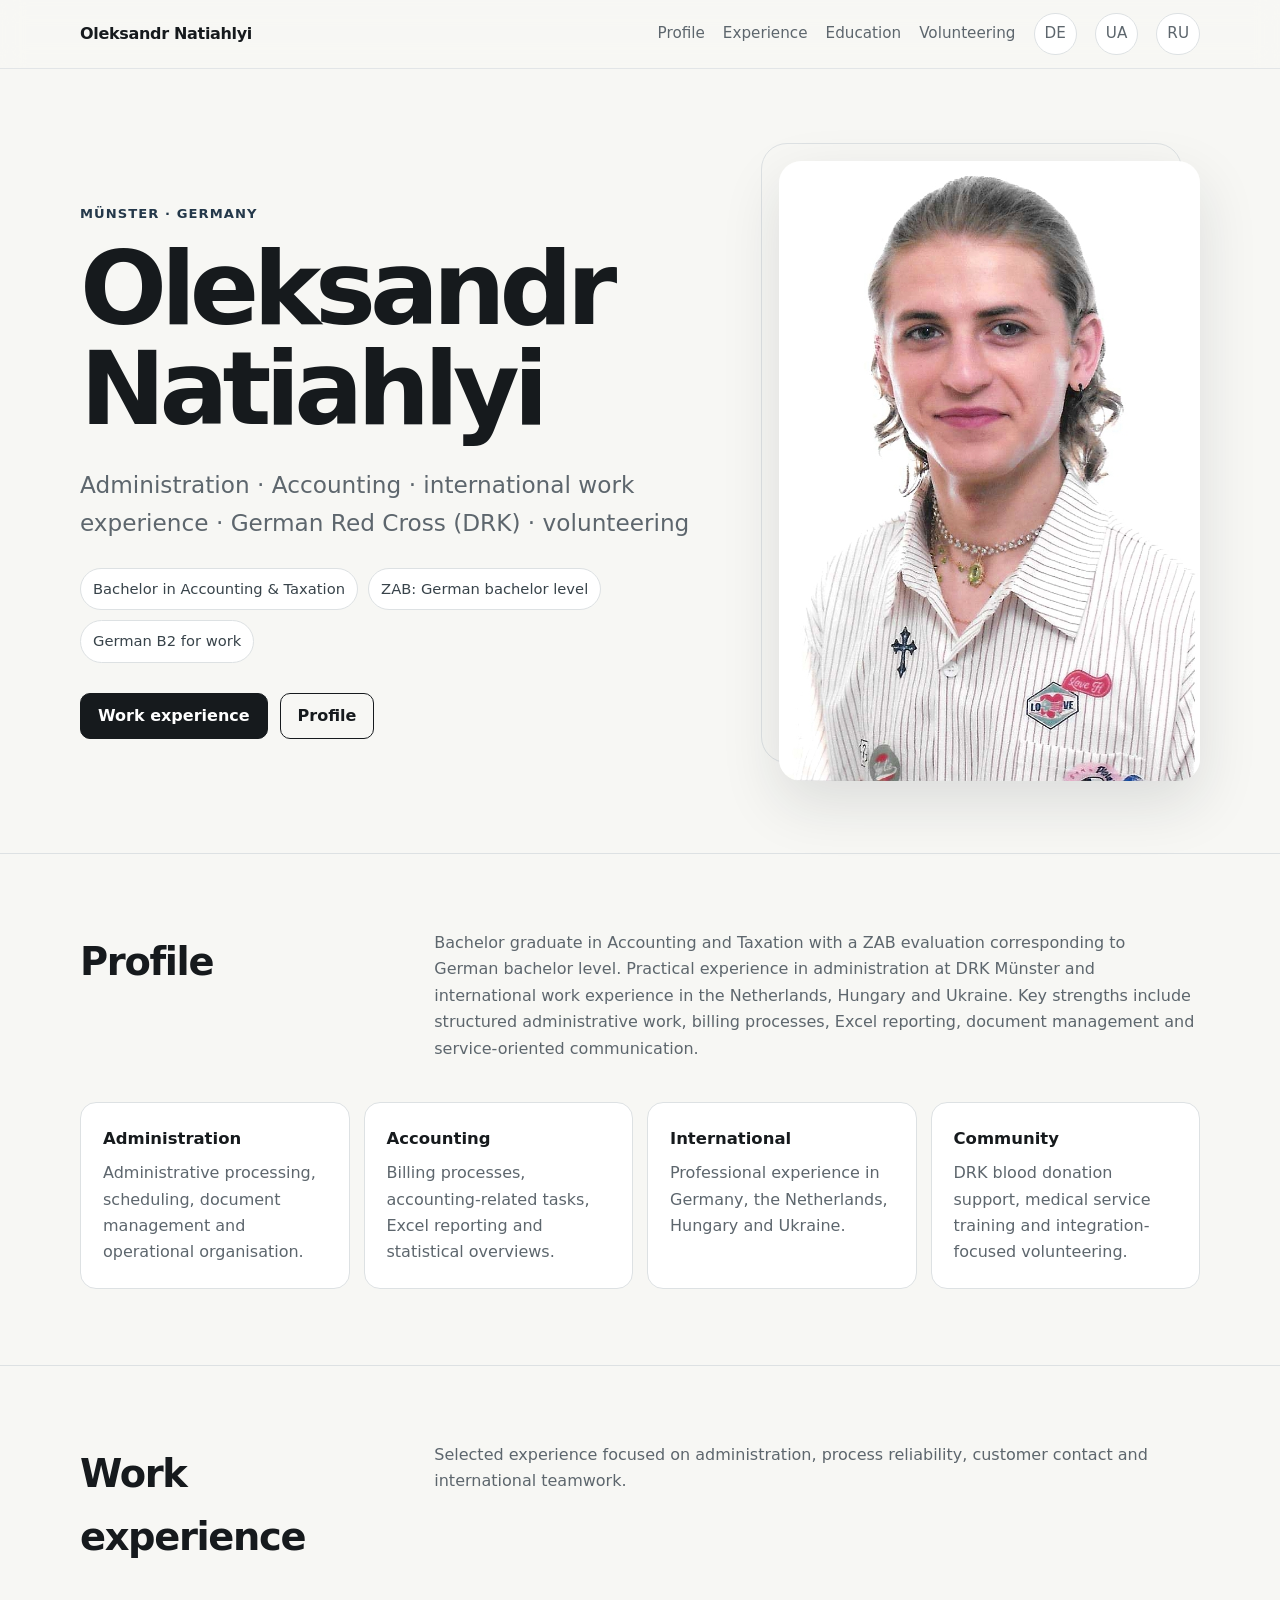
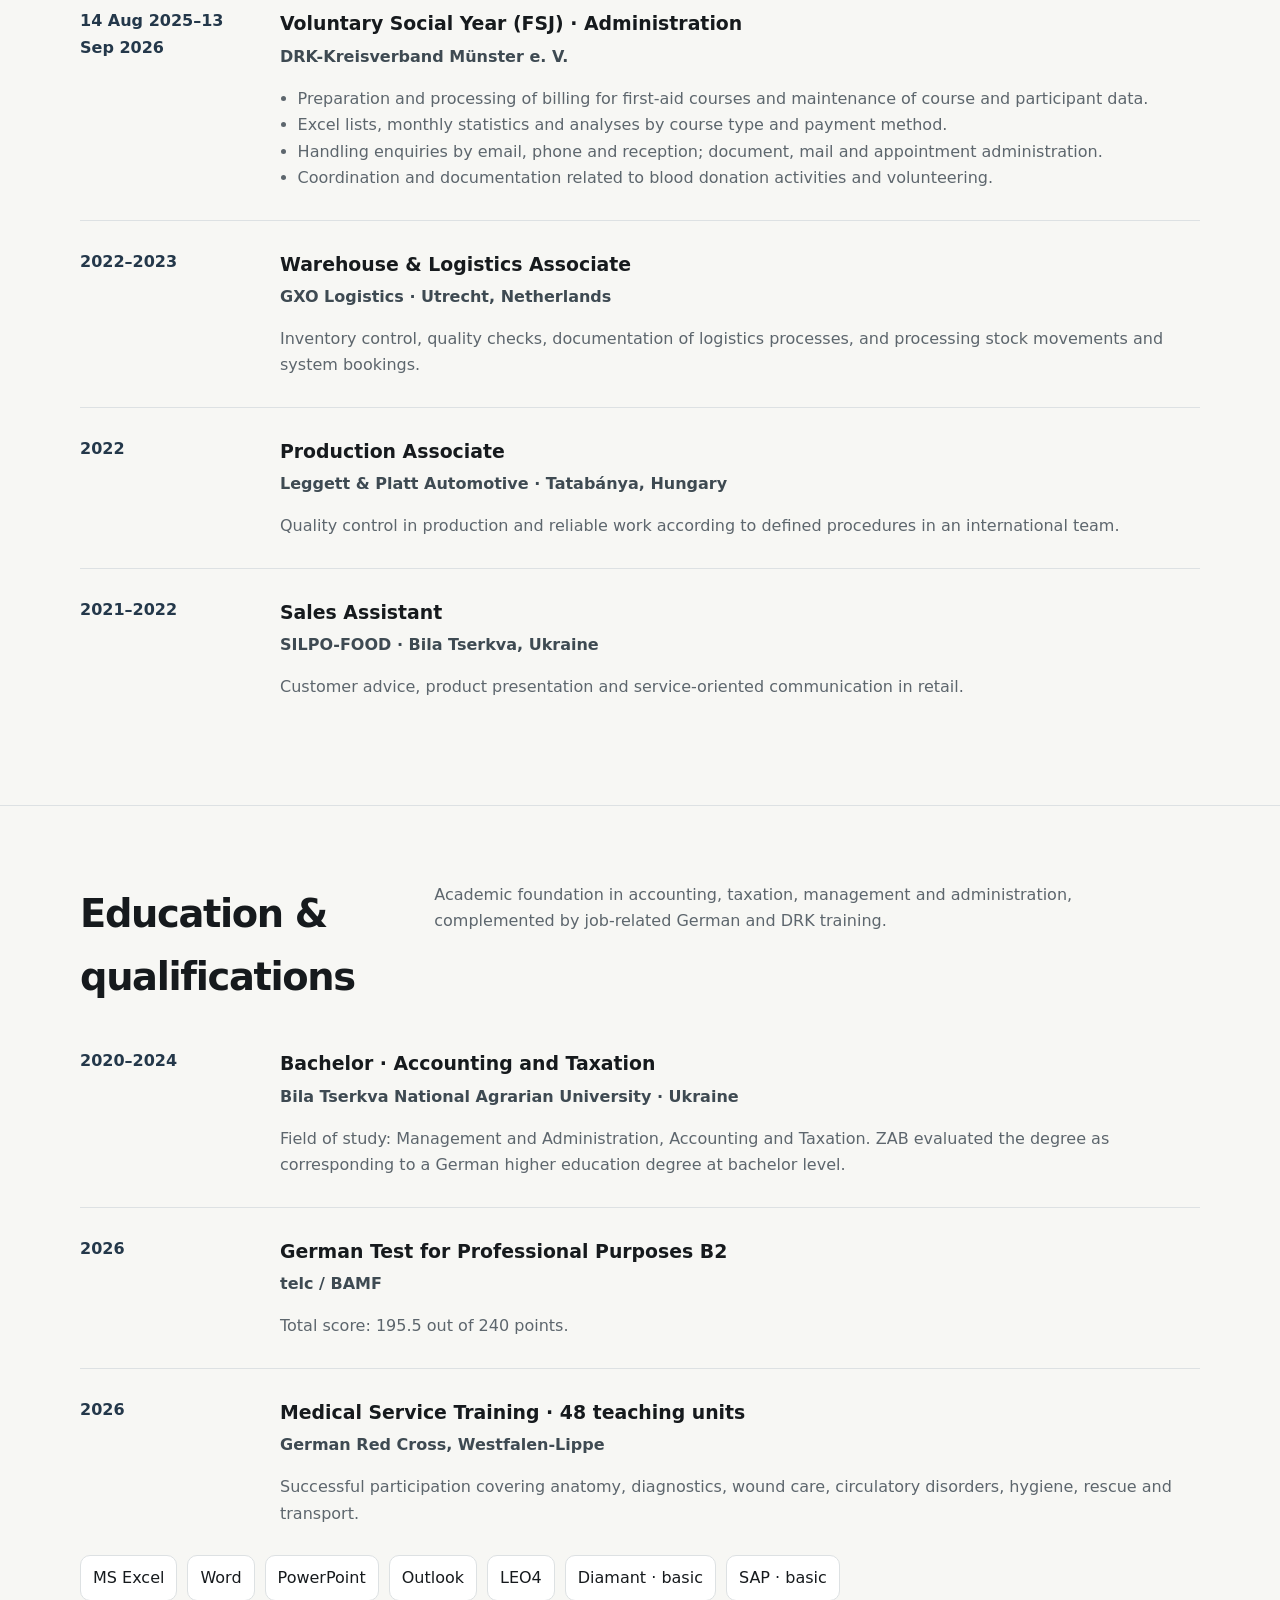
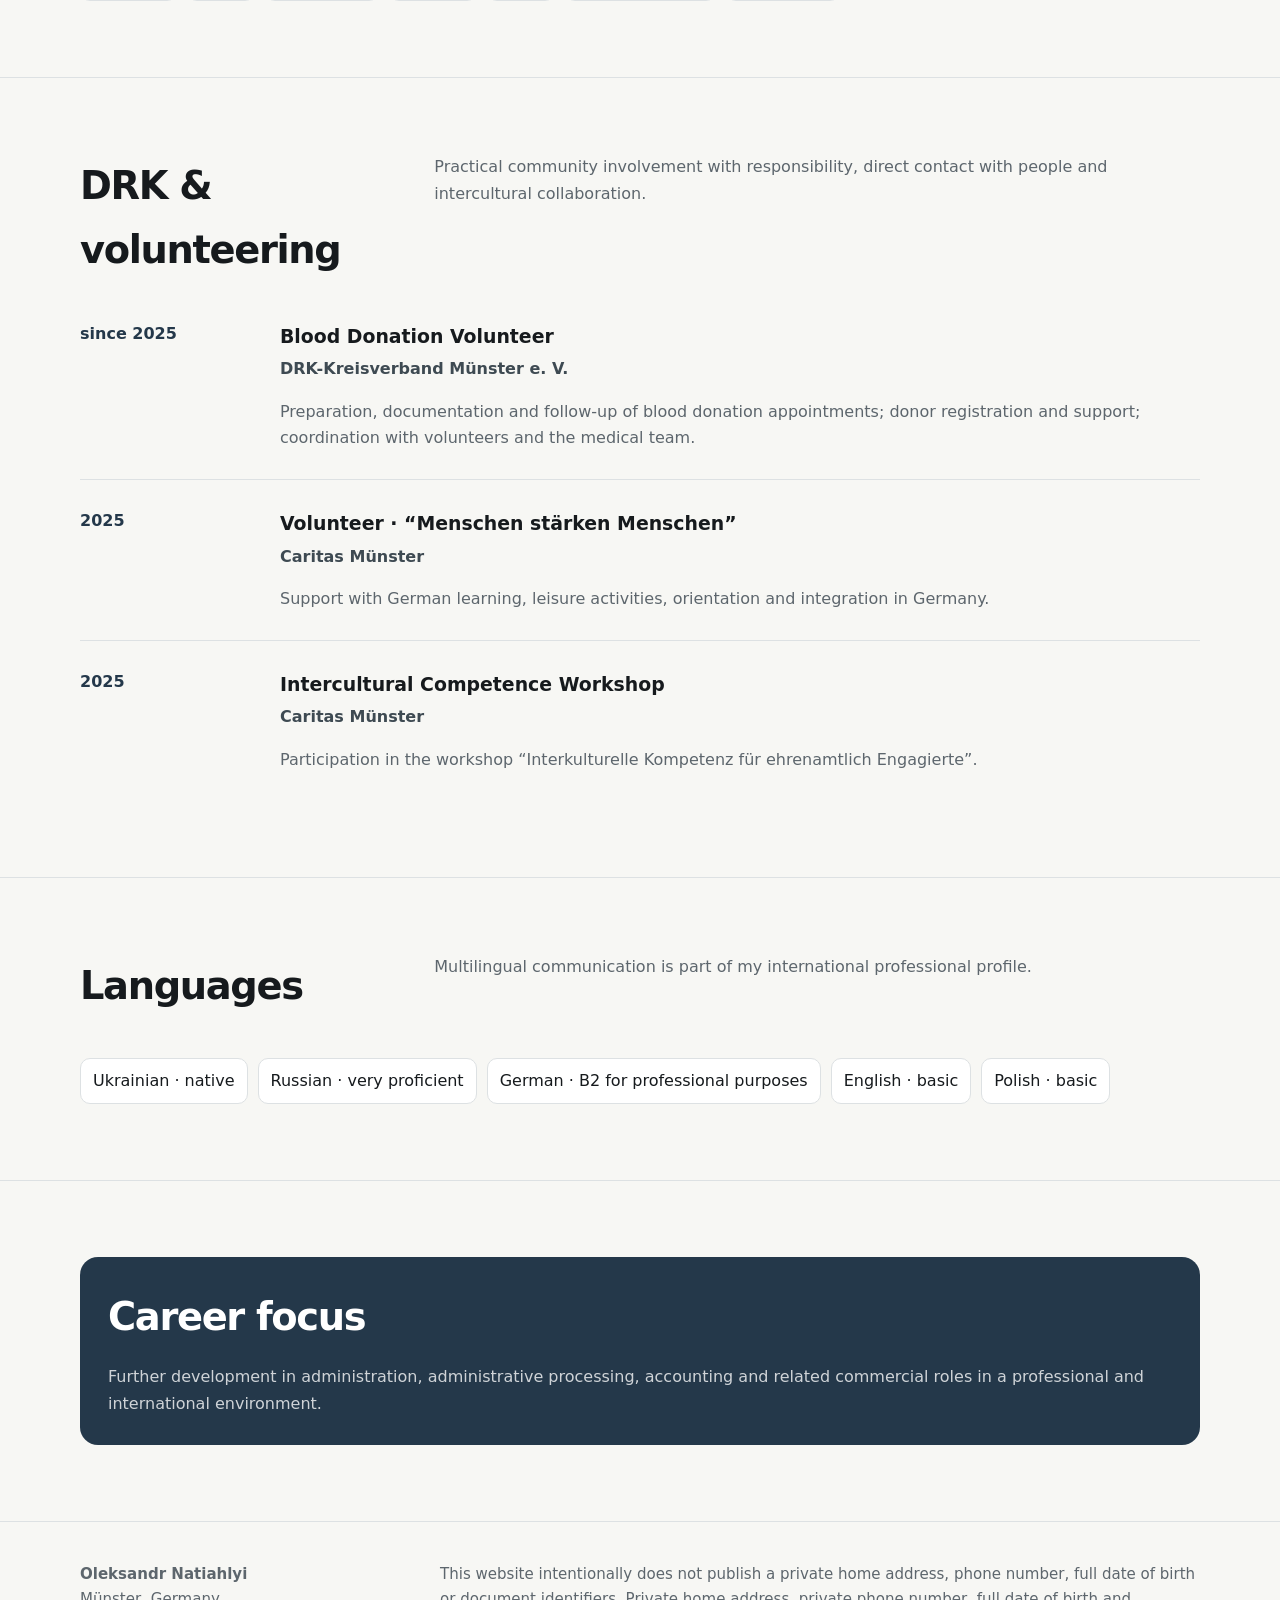
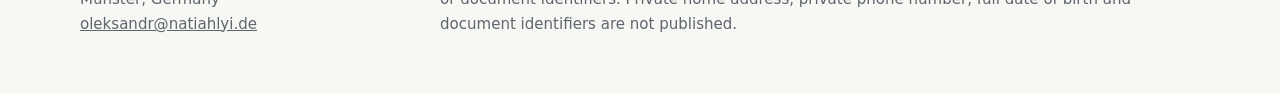
==== en/index.html @ 3e7ac1b9 "Rename index-en-fixed.html to en/index.html" ====
<!doctype html>
<html lang="en">
<head>
  <meta charset="utf-8">
  <meta name="viewport" content="width=device-width, initial-scale=1">
  <title>Oleksandr Natiahlyi | Administration, Accounting & International Experience</title>
  <meta name="description" content="Oleksandr Natiahlyi in Münster, Germany: administration, accounting, international work experience, DRK involvement and volunteering.">
  <meta name="robots" content="index,follow,max-image-preview:large">
  <meta name="theme-color" content="#f7f7f4">
  <meta property="og:type" content="profile">
  <meta property="og:title" content="Oleksandr Natiahlyi | Administration & Accounting">
  <meta property="og:description" content="Professional profile of Oleksandr Natiahlyi: administration, accounting, international experience, DRK and volunteering.">
  <link rel="canonical" href="https://natiahlyi.de/en/">
  <link rel="alternate" hreflang="de" href="https://natiahlyi.de/">
  <link rel="alternate" hreflang="en" href="https://natiahlyi.de/en/">
  <link rel="alternate" hreflang="uk" href="https://natiahlyi.de/uk/">
  <link rel="alternate" hreflang="ru" href="https://natiahlyi.de/ru/">
  <link rel="alternate" hreflang="x-default" href="https://natiahlyi.de/">
  <link rel="stylesheet" href="../style.css">
  <script type="application/ld+json">
  {
    "@context": "https://schema.org",
    "@type": "ProfilePage",
    "dateCreated": "2026-08-31",
    "dateModified": "2026-08-31",
    "mainEntity": {
      "@type": "Person",
      "@id": "#oleksandr-natiahlyi",
      "name": "Oleksandr Natiahlyi",
      "url": "https://natiahlyi.de/",
      "email": "mailto:oleksandr@natiahlyi.de",
      "description": "Bachelor graduate in Accounting and Taxation with experience in administration, international logistics and volunteering in Münster, Germany."
    }
  }
  </script>
  <meta property="og:url" content="https://natiahlyi.de/en/">
</head>
<body>
  <a class="skip-link" href="#main">Skip to content</a>
  <header class="site-header">
    <div class="container nav">
      <a class="brand" href="../">Oleksandr Natiahlyi</a>
      <nav class="nav-links" aria-label="Main navigation">
        <a href="#profile">Profile</a>
        <a href="#experience">Experience</a>
        <a href="#education">Education</a>
        <a href="#volunteering">Volunteering</a>
        <a class="lang" href="../" lang="de" hreflang="de">DE</a>
        <a class="lang" href="../uk/" lang="uk" hreflang="uk">UA</a>
        <a class="lang" href="../ru/" lang="ru" hreflang="ru">RU</a>
      </nav>
    </div>
  </header>

  <main id="main">
    <section class="hero">
      <div class="container hero-grid">
        <div>
          <p class="eyebrow">Münster · Germany</p>
          <h1>Oleksandr Natiahlyi</h1>
          <p class="lead">Administration · Accounting · international work experience · German Red Cross (DRK) · volunteering</p>
          <div class="meta" aria-label="Core profile">
            <span class="pill">Bachelor in Accounting &amp; Taxation</span>
            <span class="pill">ZAB: German bachelor level</span>
            <span class="pill">German B2 for work</span>
          </div>
          <div class="actions">
            <a class="button primary" href="#experience">Work experience</a>
            <a class="button secondary" href="#profile">Profile</a>
          </div>
        </div>
        <div class="portrait-wrap">
          <img class="portrait" src="../oleksandr-natiahlyi.jpeg" alt="Portrait of Oleksandr Natiahlyi" width="784" height="1120">
        </div>
      </div>
    </section>

    <section class="section" id="profile">
      <div class="container">
        <div class="section-head">
          <h2>Profile</h2>
          <p class="section-intro">Bachelor graduate in Accounting and Taxation with a ZAB evaluation corresponding to German bachelor level. Practical experience in administration at DRK Münster and international work experience in the Netherlands, Hungary and Ukraine. Key strengths include structured administrative work, billing processes, Excel reporting, document management and service-oriented communication.</p>
        </div>
        <div class="profile-grid">
          <article class="card"><h3>Administration</h3><p>Administrative processing, scheduling, document management and operational organisation.</p></article>
          <article class="card"><h3>Accounting</h3><p>Billing processes, accounting-related tasks, Excel reporting and statistical overviews.</p></article>
          <article class="card"><h3>International</h3><p>Professional experience in Germany, the Netherlands, Hungary and Ukraine.</p></article>
          <article class="card"><h3>Community</h3><p>DRK blood donation support, medical service training and integration-focused volunteering.</p></article>
        </div>
      </div>
    </section>

    <section class="section" id="experience">
      <div class="container">
        <div class="section-head">
          <h2>Work experience</h2>
          <p class="section-intro">Selected experience focused on administration, process reliability, customer contact and international teamwork.</p>
        </div>
        <div class="timeline">
          <article class="item">
            <time>14 Aug 2025–13 Sep 2026</time>
            <div>
              <h3>Voluntary Social Year (FSJ) · Administration</h3>
              <p class="org">DRK-Kreisverband Münster e. V.</p>
              <ul>
                <li>Preparation and processing of billing for first-aid courses and maintenance of course and participant data.</li>
                <li>Excel lists, monthly statistics and analyses by course type and payment method.</li>
                <li>Handling enquiries by email, phone and reception; document, mail and appointment administration.</li>
                <li>Coordination and documentation related to blood donation activities and volunteering.</li>
              </ul>
            </div>
          </article>
          <article class="item">
            <time>2022–2023</time>
            <div>
              <h3>Warehouse &amp; Logistics Associate</h3>
              <p class="org">GXO Logistics · Utrecht, Netherlands</p>
              <p>Inventory control, quality checks, documentation of logistics processes, and processing stock movements and system bookings.</p>
            </div>
          </article>
          <article class="item">
            <time>2022</time>
            <div>
              <h3>Production Associate</h3>
              <p class="org">Leggett &amp; Platt Automotive · Tatabánya, Hungary</p>
              <p>Quality control in production and reliable work according to defined procedures in an international team.</p>
            </div>
          </article>
          <article class="item">
            <time>2021–2022</time>
            <div>
              <h3>Sales Assistant</h3>
              <p class="org">SILPO-FOOD · Bila Tserkva, Ukraine</p>
              <p>Customer advice, product presentation and service-oriented communication in retail.</p>
            </div>
          </article>
        </div>
      </div>
    </section>

    <section class="section" id="education">
      <div class="container">
        <div class="section-head">
          <h2>Education &amp; qualifications</h2>
          <p class="section-intro">Academic foundation in accounting, taxation, management and administration, complemented by job-related German and DRK training.</p>
        </div>
        <div class="timeline">
          <article class="item">
            <time>2020–2024</time>
            <div>
              <h3>Bachelor · Accounting and Taxation</h3>
              <p class="org">Bila Tserkva National Agrarian University · Ukraine</p>
              <p>Field of study: Management and Administration, Accounting and Taxation. ZAB evaluated the degree as corresponding to a German higher education degree at bachelor level.</p>
            </div>
          </article>
          <article class="item">
            <time>2026</time>
            <div>
              <h3>German Test for Professional Purposes B2</h3>
              <p class="org">telc / BAMF</p>
              <p>Total score: 195.5 out of 240 points.</p>
            </div>
          </article>
          <article class="item">
            <time>2026</time>
            <div>
              <h3>Medical Service Training · 48 teaching units</h3>
              <p class="org">German Red Cross, Westfalen-Lippe</p>
              <p>Successful participation covering anatomy, diagnostics, wound care, circulatory disorders, hygiene, rescue and transport.</p>
            </div>
          </article>
        </div>
        <div class="skill-list" aria-label="Skills">
          <span class="skill">MS Excel</span><span class="skill">Word</span><span class="skill">PowerPoint</span><span class="skill">Outlook</span><span class="skill">LEO4</span><span class="skill">Diamant · basic</span><span class="skill">SAP · basic</span>
        </div>
      </div>
    </section>

    <section class="section" id="volunteering">
      <div class="container">
        <div class="section-head">
          <h2>DRK &amp; volunteering</h2>
          <p class="section-intro">Practical community involvement with responsibility, direct contact with people and intercultural collaboration.</p>
        </div>
        <div class="timeline">
          <article class="item">
            <time>since 2025</time>
            <div>
              <h3>Blood Donation Volunteer</h3>
              <p class="org">DRK-Kreisverband Münster e. V.</p>
              <p>Preparation, documentation and follow-up of blood donation appointments; donor registration and support; coordination with volunteers and the medical team.</p>
            </div>
          </article>
          <article class="item">
            <time>2025</time>
            <div>
              <h3>Volunteer · “Menschen stärken Menschen”</h3>
              <p class="org">Caritas Münster</p>
              <p>Support with German learning, leisure activities, orientation and integration in Germany.</p>
            </div>
          </article>
          <article class="item">
            <time>2025</time>
            <div>
              <h3>Intercultural Competence Workshop</h3>
              <p class="org">Caritas Münster</p>
              <p>Participation in the workshop “Interkulturelle Kompetenz für ehrenamtlich Engagierte”.</p>
            </div>
          </article>
        </div>
      </div>
    </section>


    <section class="section" id="languages">
      <div class="container">
        <div class="section-head">
          <h2>Languages</h2>
          <p class="section-intro">Multilingual communication is part of my international professional profile.</p>
        </div>
        <div class="skill-list" aria-label="Language skills">
          <span class="skill">Ukrainian · native</span>
          <span class="skill">Russian · very proficient</span>
          <span class="skill">German · B2 for professional purposes</span>
          <span class="skill">English · basic</span>
          <span class="skill">Polish · basic</span>
        </div>
      </div>
    </section>

    <section class="section">
      <div class="container">
        <div class="highlight">
          <h2>Career focus</h2>
          <p>Further development in administration, administrative processing, accounting and related commercial roles in a professional and international environment.</p>
        </div>
      </div>
    </section>
  </main>

  <footer class="footer">
    <div class="container footer-grid">
      <div><strong>Oleksandr Natiahlyi</strong><br>Münster, Germany<br><a href="mailto:oleksandr@natiahlyi.de">oleksandr@natiahlyi.de</a></div>
      <div class="note">This website intentionally does not publish a private home address, phone number, full date of birth or document identifiers. Private home address, private phone number, full date of birth and document identifiers are not published.</div>
    </div>
  </footer>
</body>
</html>
---- style.css ----
:root {
  --bg: #f7f7f4;
  --surface: #ffffff;
  --text: #161a1d;
  --muted: #5d666d;
  --line: #dde1e3;
  --accent: #24384a;
  --accent-2: #7a8b99;
  --max: 1120px;
}

* { box-sizing: border-box; }
html { scroll-behavior: smooth; }
body {
  margin: 0;
  font-family: Inter, ui-sans-serif, system-ui, -apple-system, BlinkMacSystemFont, "Segoe UI", sans-serif;
  color: var(--text);
  background: var(--bg);
  line-height: 1.65;
}
a { color: inherit; }
img { max-width: 100%; display: block; }
.container { width: min(var(--max), calc(100% - 40px)); margin-inline: auto; }

.skip-link {
  position: absolute; left: -9999px; top: auto;
}
.skip-link:focus {
  left: 16px; top: 16px; z-index: 100; padding: 10px 14px;
  background: var(--surface); border: 1px solid var(--line); border-radius: 8px;
}

.site-header {
  position: sticky; top: 0; z-index: 20;
  background: color-mix(in srgb, var(--bg) 88%, transparent);
  backdrop-filter: blur(12px);
  border-bottom: 1px solid color-mix(in srgb, var(--line) 78%, transparent);
}
.nav {
  min-height: 68px; display: flex; align-items: center; justify-content: space-between; gap: 20px;
}
.brand { text-decoration: none; font-weight: 760; letter-spacing: -0.02em; }
.nav-links { display: flex; align-items: center; gap: 18px; flex-wrap: wrap; }
.nav-links a { text-decoration: none; color: var(--muted); font-size: 0.95rem; }
.nav-links a:hover, .nav-links a:focus { color: var(--text); }
.lang { padding: 7px 10px; border: 1px solid var(--line); border-radius: 999px; background: var(--surface); }

.hero { padding: 92px 0 72px; }
.hero-grid { display: grid; grid-template-columns: 1.2fr 0.8fr; gap: 68px; align-items: center; }
.eyebrow { margin: 0 0 14px; color: var(--accent); font-weight: 700; letter-spacing: .08em; text-transform: uppercase; font-size: .82rem; }
h1 { margin: 0; font-size: clamp(3rem, 8vw, 6.4rem); line-height: .98; letter-spacing: -0.06em; max-width: 9ch; }
.lead { font-size: clamp(1.16rem, 2vw, 1.45rem); color: var(--muted); max-width: 720px; margin: 26px 0 0; }
.meta { display: flex; gap: 10px; flex-wrap: wrap; margin: 26px 0 0; }
.pill { padding: 8px 12px; border: 1px solid var(--line); background: var(--surface); border-radius: 999px; color: #38434a; font-size: .92rem; }
.actions { display: flex; gap: 12px; flex-wrap: wrap; margin-top: 30px; }
.button { display: inline-flex; align-items: center; justify-content: center; min-height: 46px; padding: 0 17px; border-radius: 10px; border: 1px solid var(--text); text-decoration: none; font-weight: 700; }
.button.primary { background: var(--text); color: white; }
.button.secondary { background: transparent; }
.portrait-wrap { position: relative; }
.portrait-wrap::before {
  content: ""; position: absolute; inset: -18px 18px 18px -18px; border-radius: 26px; border: 1px solid var(--line); z-index: -1;
}
.portrait { width: 100%; max-height: 620px; object-fit: cover; object-position: center 24%; border-radius: 22px; box-shadow: 0 22px 60px rgba(26, 35, 42, .12); }

.section { padding: 76px 0; border-top: 1px solid var(--line); }
.section-head { display: grid; grid-template-columns: 0.4fr 1fr; gap: 48px; margin-bottom: 40px; }
.section h2 { margin: 0; font-size: clamp(1.85rem, 3vw, 2.7rem); letter-spacing: -0.035em; }
.section-intro { margin: 0; color: var(--muted); max-width: 760px; }

.profile-grid { display: grid; grid-template-columns: repeat(4, 1fr); gap: 14px; }
.card { background: var(--surface); border: 1px solid var(--line); border-radius: 16px; padding: 22px; }
.card h3 { margin: 0 0 8px; font-size: 1.03rem; }
.card p { margin: 0; color: var(--muted); }

.timeline { display: grid; gap: 0; }
.item { display: grid; grid-template-columns: 170px 1fr; gap: 30px; padding: 28px 0; border-top: 1px solid var(--line); }
.item:first-child { border-top: 0; padding-top: 0; }
.item time { font-weight: 750; color: var(--accent); }
.item h3 { margin: 0; font-size: 1.18rem; }
.item .org { margin: 4px 0 10px; font-weight: 650; color: #3e4a52; }
.item p, .item ul { color: var(--muted); margin-bottom: 0; }
.item ul { padding-left: 1.1rem; }

.skill-list { display: flex; gap: 10px; flex-wrap: wrap; }
.skill { border: 1px solid var(--line); background: var(--surface); padding: 9px 12px; border-radius: 10px; }

.highlight { padding: 28px; background: var(--accent); color: white; border-radius: 18px; }
.highlight p { color: rgba(255,255,255,.78); margin-bottom: 0; }

.footer { padding: 40px 0 56px; border-top: 1px solid var(--line); color: var(--muted); font-size: .94rem; }
.footer-grid { display: flex; justify-content: space-between; gap: 24px; flex-wrap: wrap; }
.note { max-width: 760px; }

@media (max-width: 900px) {
  .hero { padding-top: 64px; }
  .hero-grid { grid-template-columns: 1fr; gap: 44px; }
  h1 { max-width: none; }
  .portrait { max-height: 720px; }
  .profile-grid { grid-template-columns: repeat(2, 1fr); }
  .section-head { grid-template-columns: 1fr; gap: 12px; }
}

@media (max-width: 620px) {
  .container { width: min(100% - 28px, var(--max)); }
  .nav-links a:not(.lang) { display: none; }
  .hero { padding: 50px 0 54px; }
  .profile-grid { grid-template-columns: 1fr; }
  .item { grid-template-columns: 1fr; gap: 8px; }
  .section { padding: 58px 0; }
}
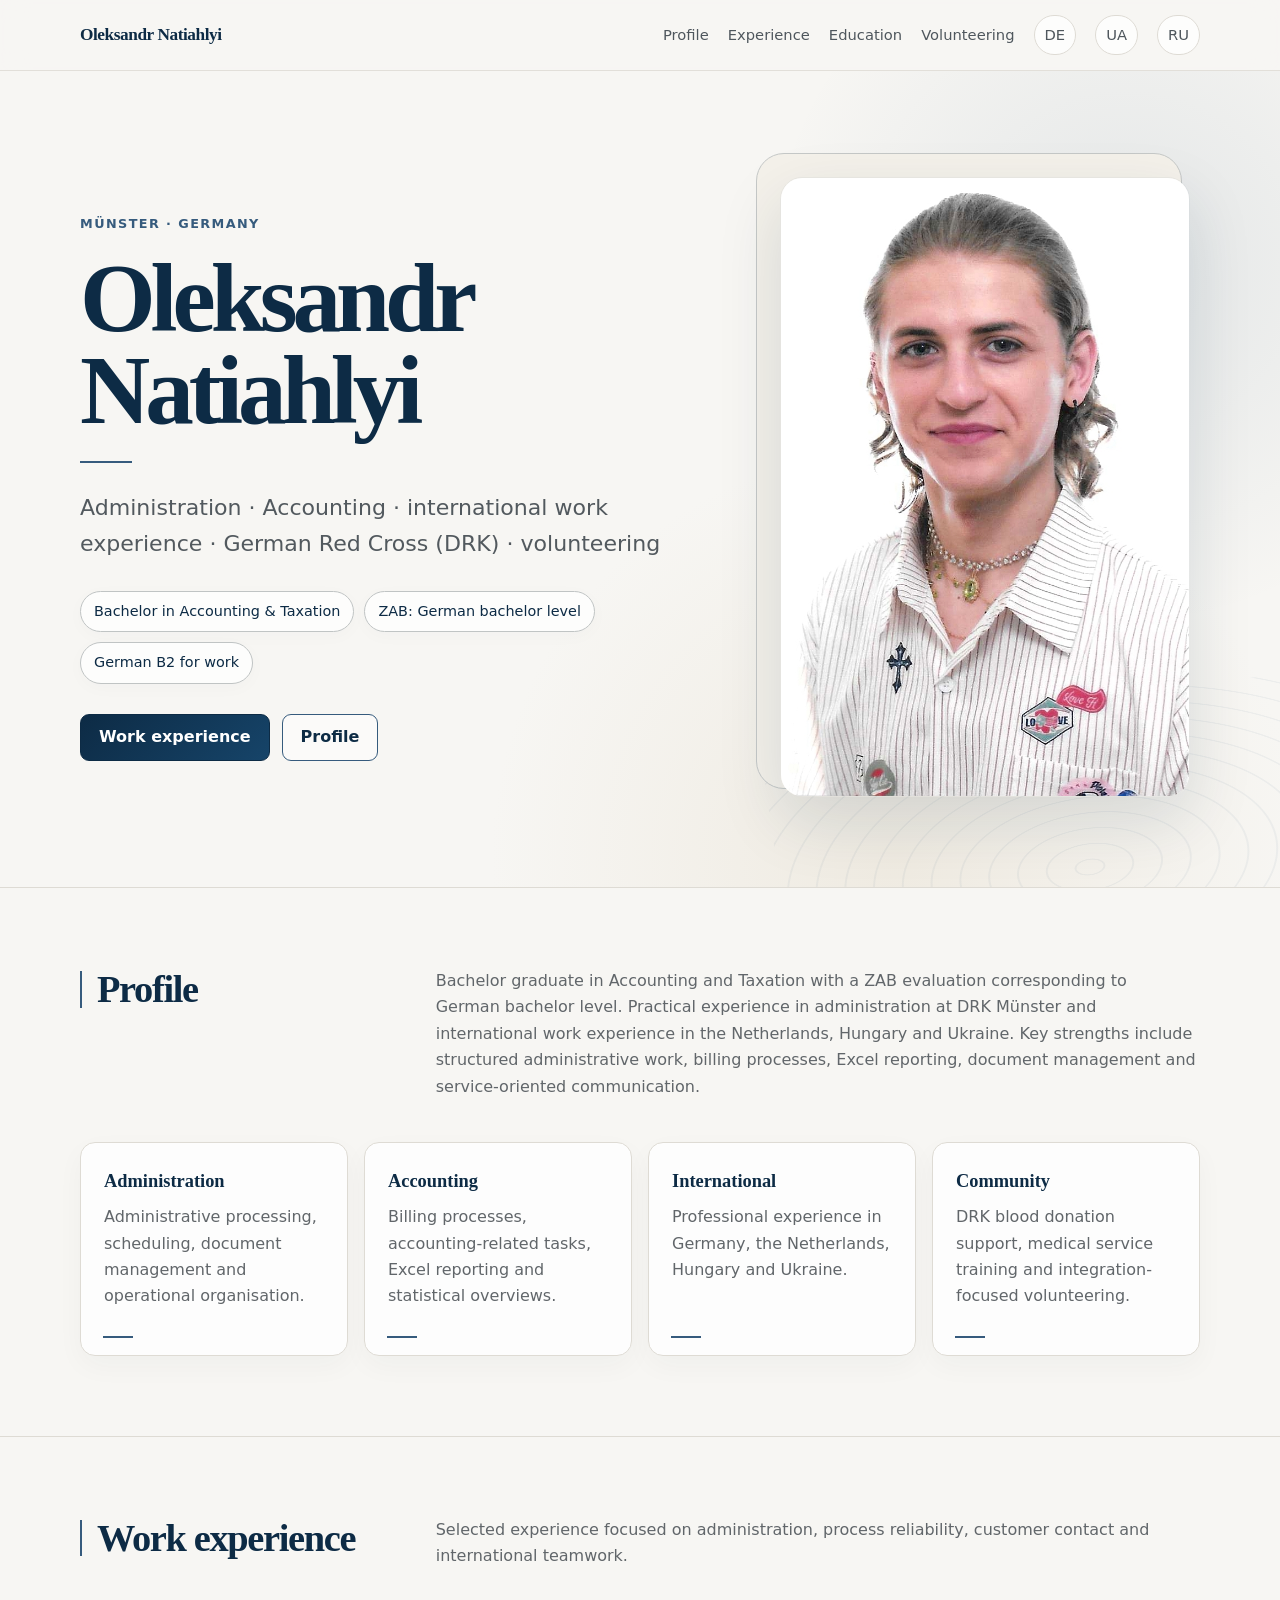
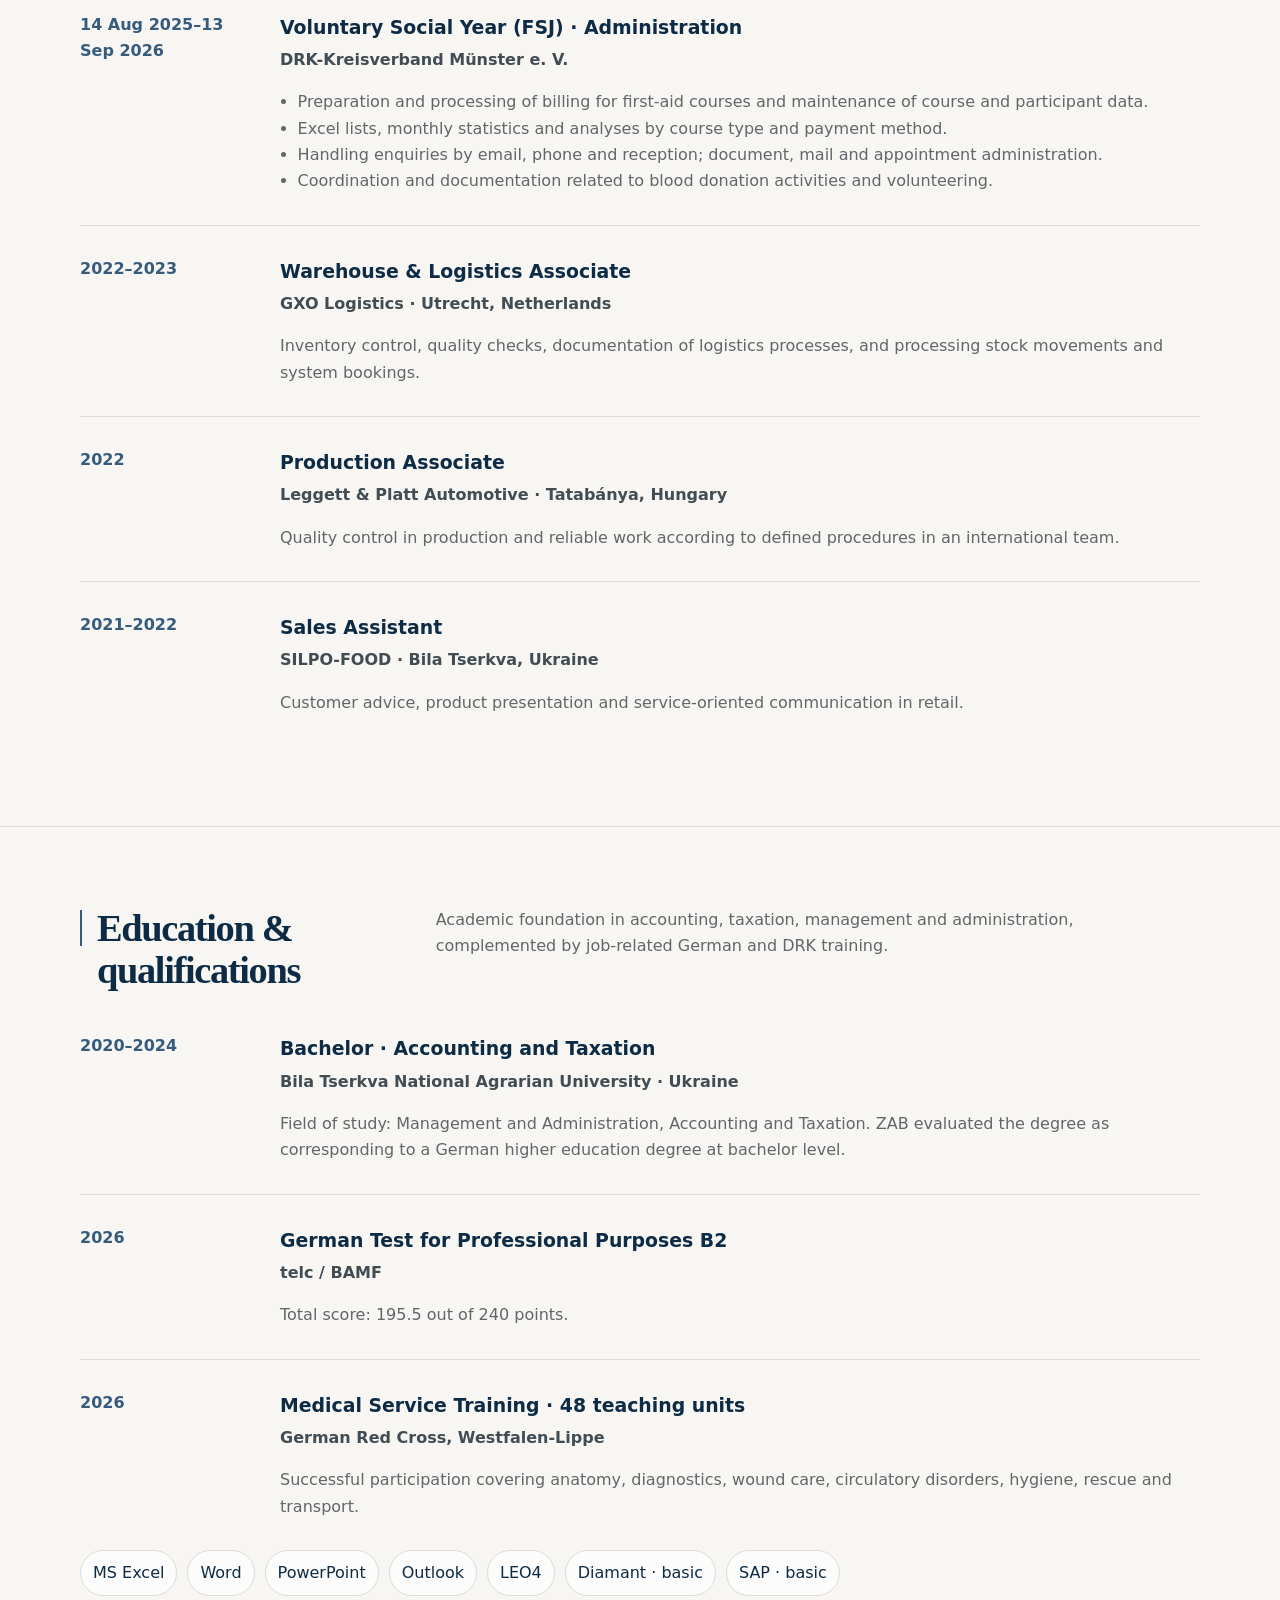
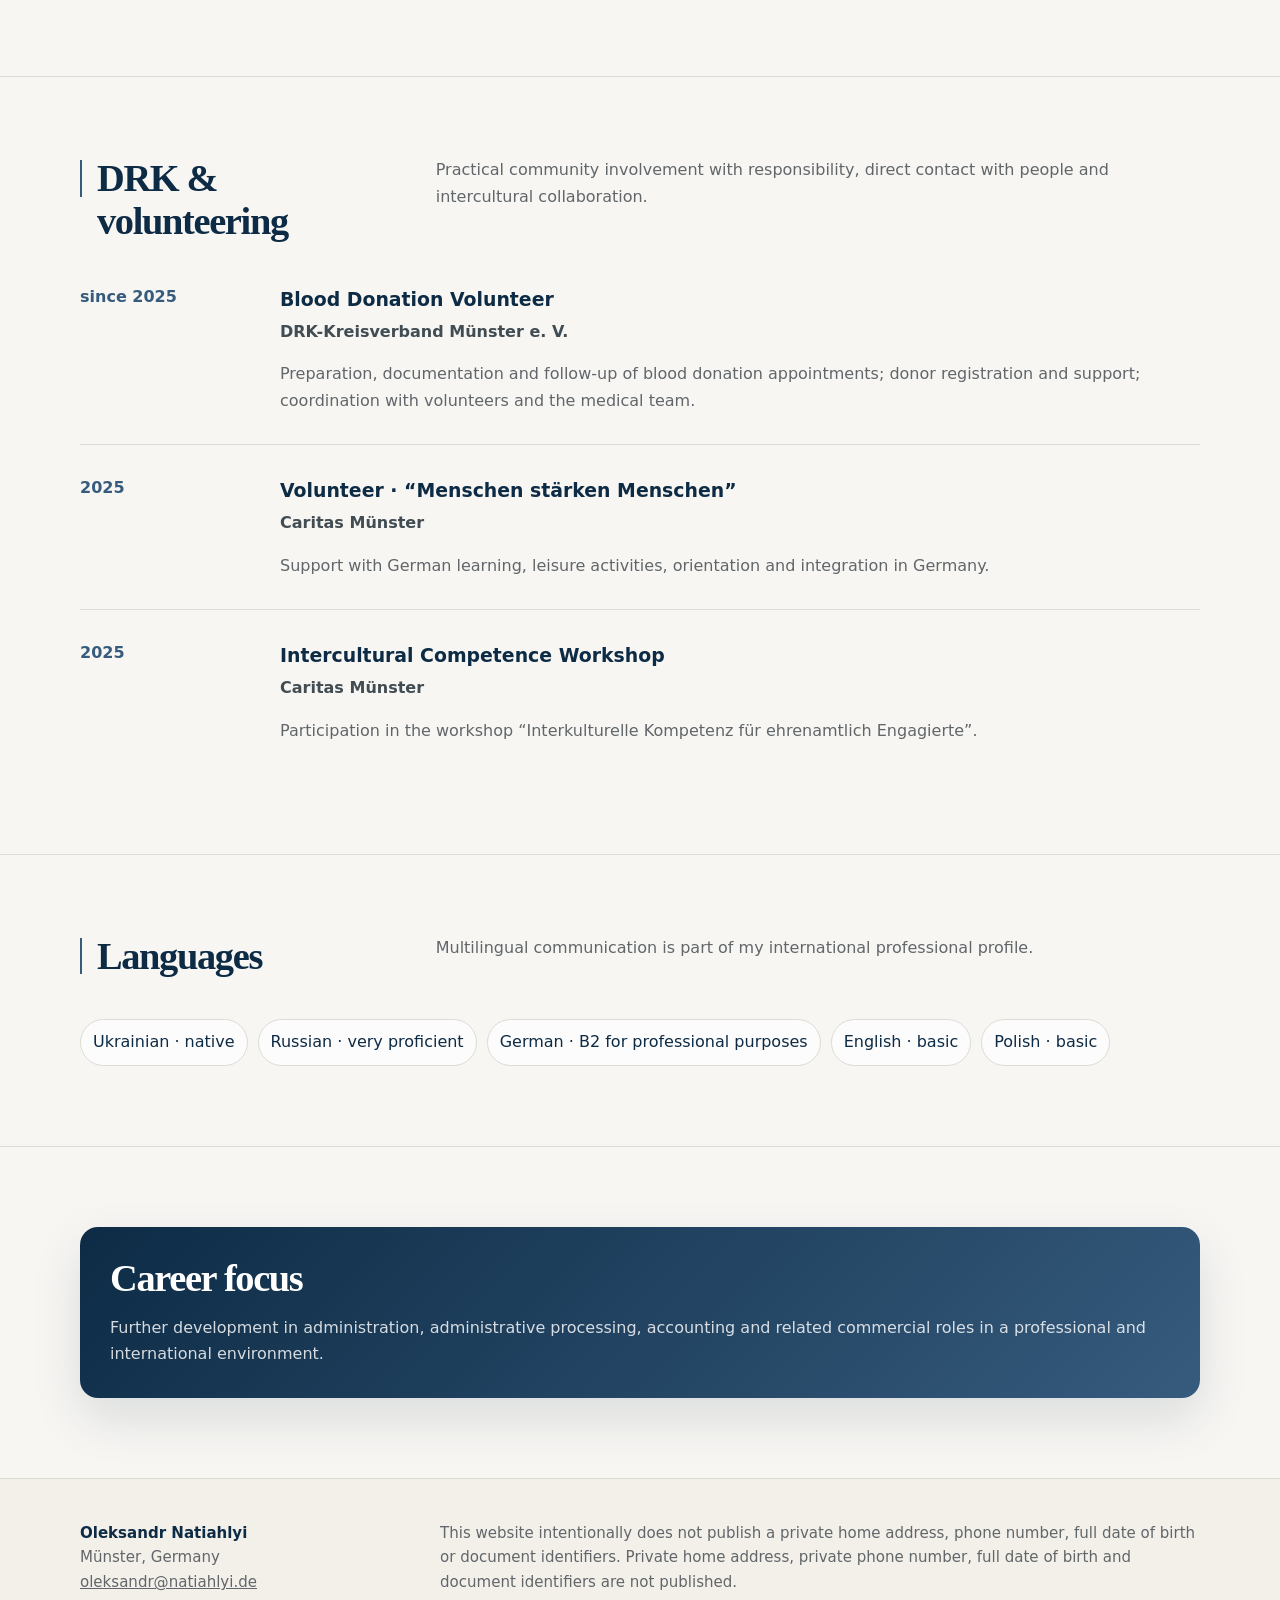
==== commit 1dadf3d8: "Update index.html" ====
--- a/en/index.html
+++ b/en/index.html
@@ -7,6 +7,9 @@
   <meta name="description" content="Oleksandr Natiahlyi in Münster, Germany: administration, accounting, international work experience, DRK involvement and volunteering.">
   <meta name="robots" content="index,follow,max-image-preview:large">
   <meta name="theme-color" content="#f7f7f4">
+  <link rel="icon" href="/favicon.ico" sizes="any">
+<link rel="icon" type="image/png" href="/favicon.png">
+<link rel="apple-touch-icon" href="/apple-touch-icon.png">
   <meta property="og:type" content="profile">
   <meta property="og:title" content="Oleksandr Natiahlyi | Administration & Accounting">
   <meta property="og:description" content="Professional profile of Oleksandr Natiahlyi: administration, accounting, international experience, DRK and volunteering.">
--- a/style.css
+++ b/style.css
@@ -1,11 +1,13 @@
 :root {
-  --bg: #f7f7f4;
+  --bg: #f7f6f3;
   --surface: #ffffff;
-  --text: #161a1d;
-  --muted: #5d666d;
-  --line: #dde1e3;
-  --accent: #24384a;
-  --accent-2: #7a8b99;
+  --surface-soft: #f1eee8;
+  --text: #2b2b2b;
+  --muted: #61666a;
+  --line: #dedbd4;
+  --accent: #0d2b45;
+  --accent-2: #365b7d;
+  --beige: #e9e2d4;
   --max: 1120px;
 }
 
@@ -17,94 +19,375 @@
   color: var(--text);
   background: var(--bg);
   line-height: 1.65;
+  -webkit-font-smoothing: antialiased;
 }
 a { color: inherit; }
 img { max-width: 100%; display: block; }
 .container { width: min(var(--max), calc(100% - 40px)); margin-inline: auto; }
 
 .skip-link {
-  position: absolute; left: -9999px; top: auto;
+  position: absolute;
+  left: -9999px;
+  top: auto;
 }
 .skip-link:focus {
-  left: 16px; top: 16px; z-index: 100; padding: 10px 14px;
-  background: var(--surface); border: 1px solid var(--line); border-radius: 8px;
+  left: 16px;
+  top: 16px;
+  z-index: 100;
+  padding: 10px 14px;
+  color: var(--accent);
+  background: var(--surface);
+  border: 1px solid var(--line);
+  border-radius: 999px;
 }
 
 .site-header {
-  position: sticky; top: 0; z-index: 20;
-  background: color-mix(in srgb, var(--bg) 88%, transparent);
-  backdrop-filter: blur(12px);
-  border-bottom: 1px solid color-mix(in srgb, var(--line) 78%, transparent);
+  position: sticky;
+  top: 0;
+  z-index: 20;
+  background: color-mix(in srgb, var(--bg) 91%, transparent);
+  backdrop-filter: blur(14px);
+  border-bottom: 1px solid color-mix(in srgb, var(--line) 82%, transparent);
 }
 .nav {
-  min-height: 68px; display: flex; align-items: center; justify-content: space-between; gap: 20px;
-}
-.brand { text-decoration: none; font-weight: 760; letter-spacing: -0.02em; }
-.nav-links { display: flex; align-items: center; gap: 18px; flex-wrap: wrap; }
-.nav-links a { text-decoration: none; color: var(--muted); font-size: 0.95rem; }
-.nav-links a:hover, .nav-links a:focus { color: var(--text); }
-.lang { padding: 7px 10px; border: 1px solid var(--line); border-radius: 999px; background: var(--surface); }
-
-.hero { padding: 92px 0 72px; }
-.hero-grid { display: grid; grid-template-columns: 1.2fr 0.8fr; gap: 68px; align-items: center; }
-.eyebrow { margin: 0 0 14px; color: var(--accent); font-weight: 700; letter-spacing: .08em; text-transform: uppercase; font-size: .82rem; }
-h1 { margin: 0; font-size: clamp(3rem, 8vw, 6.4rem); line-height: .98; letter-spacing: -0.06em; max-width: 9ch; }
-.lead { font-size: clamp(1.16rem, 2vw, 1.45rem); color: var(--muted); max-width: 720px; margin: 26px 0 0; }
-.meta { display: flex; gap: 10px; flex-wrap: wrap; margin: 26px 0 0; }
-.pill { padding: 8px 12px; border: 1px solid var(--line); background: var(--surface); border-radius: 999px; color: #38434a; font-size: .92rem; }
-.actions { display: flex; gap: 12px; flex-wrap: wrap; margin-top: 30px; }
-.button { display: inline-flex; align-items: center; justify-content: center; min-height: 46px; padding: 0 17px; border-radius: 10px; border: 1px solid var(--text); text-decoration: none; font-weight: 700; }
-.button.primary { background: var(--text); color: white; }
-.button.secondary { background: transparent; }
-.portrait-wrap { position: relative; }
+  min-height: 70px;
+  display: flex;
+  align-items: center;
+  justify-content: space-between;
+  gap: 20px;
+}
+.brand {
+  color: var(--accent);
+  font-family: Georgia, "Times New Roman", serif;
+  font-size: 1.08rem;
+  font-weight: 700;
+  text-decoration: none;
+  letter-spacing: -0.025em;
+}
+.nav-links {
+  display: flex;
+  align-items: center;
+  gap: 19px;
+  flex-wrap: wrap;
+}
+.nav-links a {
+  color: #4f575d;
+  text-decoration: none;
+  font-size: 0.92rem;
+  transition: color .18s ease, border-color .18s ease, background .18s ease;
+}
+.nav-links a:hover,
+.nav-links a:focus { color: var(--accent); }
+.lang {
+  min-width: 38px;
+  padding: 7px 10px;
+  text-align: center;
+  border: 1px solid var(--line);
+  border-radius: 999px;
+  background: rgba(255,255,255,.72);
+}
+.lang:hover,
+.lang:focus {
+  border-color: color-mix(in srgb, var(--accent-2) 55%, var(--line));
+  background: var(--surface);
+}
+
+.hero {
+  position: relative;
+  overflow: hidden;
+  padding: 96px 0 80px;
+  background:
+    radial-gradient(circle at 88% 24%, rgba(54, 91, 125, .10), transparent 28%),
+    radial-gradient(circle at 70% 96%, rgba(233, 226, 212, .58), transparent 34%);
+}
+.hero::after {
+  content: "";
+  position: absolute;
+  right: -120px;
+  bottom: -145px;
+  width: 620px;
+  height: 330px;
+  opacity: .45;
+  pointer-events: none;
+  background:
+    repeating-radial-gradient(ellipse at center, transparent 0 13px, rgba(54,91,125,.13) 14px 15px, transparent 16px 29px);
+  transform: rotate(-8deg);
+}
+.hero > .container { position: relative; z-index: 1; }
+.hero-grid {
+  display: grid;
+  grid-template-columns: 1.18fr .82fr;
+  gap: 72px;
+  align-items: center;
+}
+.eyebrow {
+  margin: 0 0 18px;
+  color: var(--accent-2);
+  font-weight: 780;
+  letter-spacing: .11em;
+  text-transform: uppercase;
+  font-size: .80rem;
+}
+h1 {
+  margin: 0;
+  max-width: 9ch;
+  color: var(--accent);
+  font-family: Georgia, "Times New Roman", serif;
+  font-size: clamp(3.25rem, 7.6vw, 6.25rem);
+  font-weight: 700;
+  line-height: .95;
+  letter-spacing: -0.052em;
+}
+h1::after {
+  content: "";
+  display: block;
+  width: 52px;
+  height: 2px;
+  margin-top: 24px;
+  background: var(--accent-2);
+}
+.lead {
+  max-width: 720px;
+  margin: 27px 0 0;
+  color: #52595e;
+  font-size: clamp(1.12rem, 2vw, 1.38rem);
+}
+.meta {
+  display: flex;
+  gap: 10px;
+  flex-wrap: wrap;
+  margin: 28px 0 0;
+}
+.pill {
+  padding: 8px 13px;
+  color: var(--accent);
+  font-size: .90rem;
+  background: rgba(255,255,255,.78);
+  border: 1px solid color-mix(in srgb, var(--accent-2) 18%, var(--line));
+  border-radius: 999px;
+  box-shadow: 0 4px 18px rgba(13,43,69,.025);
+}
+.actions {
+  display: flex;
+  gap: 12px;
+  flex-wrap: wrap;
+  margin-top: 30px;
+}
+.button {
+  min-height: 47px;
+  padding: 0 18px;
+  display: inline-flex;
+  align-items: center;
+  justify-content: center;
+  gap: 8px;
+  color: var(--accent);
+  font-weight: 750;
+  text-decoration: none;
+  border: 1px solid var(--accent-2);
+  border-radius: 9px;
+  transition: transform .18s ease, box-shadow .18s ease, background .18s ease;
+}
+.button:hover,
+.button:focus {
+  transform: translateY(-1px);
+  box-shadow: 0 10px 24px rgba(13,43,69,.10);
+}
+.button.primary {
+  color: white;
+  background: linear-gradient(135deg, var(--accent), #164469);
+  border-color: var(--accent);
+}
+.button.secondary { background: rgba(255,255,255,.45); }
+.portrait-wrap {
+  position: relative;
+  padding: 10px;
+}
 .portrait-wrap::before {
-  content: ""; position: absolute; inset: -18px 18px 18px -18px; border-radius: 26px; border: 1px solid var(--line); z-index: -1;
-}
-.portrait { width: 100%; max-height: 620px; object-fit: cover; object-position: center 24%; border-radius: 22px; box-shadow: 0 22px 60px rgba(26, 35, 42, .12); }
-
-.section { padding: 76px 0; border-top: 1px solid var(--line); }
-.section-head { display: grid; grid-template-columns: 0.4fr 1fr; gap: 48px; margin-bottom: 40px; }
-.section h2 { margin: 0; font-size: clamp(1.85rem, 3vw, 2.7rem); letter-spacing: -0.035em; }
-.section-intro { margin: 0; color: var(--muted); max-width: 760px; }
-
-.profile-grid { display: grid; grid-template-columns: repeat(4, 1fr); gap: 14px; }
-.card { background: var(--surface); border: 1px solid var(--line); border-radius: 16px; padding: 22px; }
-.card h3 { margin: 0 0 8px; font-size: 1.03rem; }
-.card p { margin: 0; color: var(--muted); }
+  content: "";
+  position: absolute;
+  inset: -14px 18px 18px -14px;
+  z-index: -1;
+  background: color-mix(in srgb, var(--beige) 50%, white);
+  border: 1px solid color-mix(in srgb, var(--accent-2) 15%, var(--line));
+  border-radius: 28px;
+}
+.portrait {
+  width: 100%;
+  max-height: 620px;
+  object-fit: cover;
+  object-position: center 24%;
+  border: 1px solid rgba(13,43,69,.06);
+  border-radius: 22px;
+  box-shadow: 0 24px 64px rgba(13,43,69,.13);
+}
+
+.section {
+  padding: 80px 0;
+  border-top: 1px solid var(--line);
+}
+.section-head {
+  display: grid;
+  grid-template-columns: .40fr 1fr;
+  gap: 50px;
+  margin-bottom: 42px;
+}
+.section h2 {
+  position: relative;
+  margin: 0;
+  padding-left: 17px;
+  color: var(--accent);
+  font-family: Georgia, "Times New Roman", serif;
+  font-size: clamp(1.95rem, 3vw, 2.75rem);
+  letter-spacing: -0.035em;
+  line-height: 1.1;
+}
+.section h2::before {
+  content: "";
+  position: absolute;
+  left: 0;
+  top: .08em;
+  width: 2px;
+  height: .95em;
+  background: var(--accent-2);
+}
+.section-intro {
+  max-width: 760px;
+  margin: 0;
+  color: var(--muted);
+}
+
+.profile-grid {
+  display: grid;
+  grid-template-columns: repeat(4, 1fr);
+  gap: 16px;
+}
+.card {
+  position: relative;
+  overflow: hidden;
+  padding: 23px;
+  background: rgba(255,255,255,.82);
+  border: 1px solid var(--line);
+  border-radius: 15px;
+  box-shadow: 0 10px 28px rgba(13,43,69,.035);
+}
+.card::after {
+  content: "";
+  position: absolute;
+  left: 22px;
+  bottom: 17px;
+  width: 30px;
+  height: 2px;
+  background: var(--accent-2);
+}
+.card h3 {
+  margin: 0 0 8px;
+  color: var(--accent);
+  font-family: Georgia, "Times New Roman", serif;
+  font-size: 1.15rem;
+}
+.card p {
+  margin: 0;
+  padding-bottom: 22px;
+  color: var(--muted);
+}
 
 .timeline { display: grid; gap: 0; }
-.item { display: grid; grid-template-columns: 170px 1fr; gap: 30px; padding: 28px 0; border-top: 1px solid var(--line); }
-.item:first-child { border-top: 0; padding-top: 0; }
-.item time { font-weight: 750; color: var(--accent); }
-.item h3 { margin: 0; font-size: 1.18rem; }
-.item .org { margin: 4px 0 10px; font-weight: 650; color: #3e4a52; }
-.item p, .item ul { color: var(--muted); margin-bottom: 0; }
+.item {
+  display: grid;
+  grid-template-columns: 170px 1fr;
+  gap: 30px;
+  padding: 30px 0;
+  border-top: 1px solid var(--line);
+}
+.item:first-child {
+  padding-top: 0;
+  border-top: 0;
+}
+.item time {
+  color: var(--accent-2);
+  font-weight: 780;
+}
+.item h3 {
+  margin: 0;
+  color: var(--accent);
+  font-size: 1.18rem;
+}
+.item .org {
+  margin: 4px 0 10px;
+  color: #414c53;
+  font-weight: 680;
+}
+.item p,
+.item ul {
+  margin-bottom: 0;
+  color: var(--muted);
+}
 .item ul { padding-left: 1.1rem; }
 
-.skill-list { display: flex; gap: 10px; flex-wrap: wrap; }
-.skill { border: 1px solid var(--line); background: var(--surface); padding: 9px 12px; border-radius: 10px; }
-
-.highlight { padding: 28px; background: var(--accent); color: white; border-radius: 18px; }
-.highlight p { color: rgba(255,255,255,.78); margin-bottom: 0; }
-
-.footer { padding: 40px 0 56px; border-top: 1px solid var(--line); color: var(--muted); font-size: .94rem; }
-.footer-grid { display: flex; justify-content: space-between; gap: 24px; flex-wrap: wrap; }
+.skill-list {
+  display: flex;
+  gap: 10px;
+  flex-wrap: wrap;
+}
+.skill {
+  padding: 9px 12px;
+  color: var(--accent);
+  background: rgba(255,255,255,.74);
+  border: 1px solid var(--line);
+  border-radius: 999px;
+}
+
+.highlight {
+  padding: 30px;
+  color: white;
+  background: linear-gradient(135deg, var(--accent), var(--accent-2));
+  border-radius: 18px;
+  box-shadow: 0 20px 50px rgba(13,43,69,.12);
+}
+.highlight h2 {
+  color: white;
+  padding-left: 0;
+}
+.highlight h2::before { display: none; }
+.highlight p {
+  margin-bottom: 0;
+  color: rgba(255,255,255,.82);
+}
+
+.footer {
+  padding: 42px 0 58px;
+  color: var(--muted);
+  font-size: .94rem;
+  background: color-mix(in srgb, var(--beige) 28%, var(--bg));
+  border-top: 1px solid var(--line);
+}
+.footer strong { color: var(--accent); }
+.footer-grid {
+  display: flex;
+  justify-content: space-between;
+  gap: 24px;
+  flex-wrap: wrap;
+}
 .note { max-width: 760px; }
 
 @media (max-width: 900px) {
-  .hero { padding-top: 64px; }
-  .hero-grid { grid-template-columns: 1fr; gap: 44px; }
+  .hero { padding-top: 66px; }
+  .hero-grid { grid-template-columns: 1fr; gap: 46px; }
   h1 { max-width: none; }
   .portrait { max-height: 720px; }
   .profile-grid { grid-template-columns: repeat(2, 1fr); }
-  .section-head { grid-template-columns: 1fr; gap: 12px; }
+  .section-head { grid-template-columns: 1fr; gap: 14px; }
 }
 
 @media (max-width: 620px) {
   .container { width: min(100% - 28px, var(--max)); }
+  .nav { min-height: 64px; }
   .nav-links a:not(.lang) { display: none; }
-  .hero { padding: 50px 0 54px; }
+  .hero { padding: 52px 0 58px; }
+  .hero::after { opacity: .22; }
+  h1 { font-size: clamp(3rem, 17vw, 4.7rem); }
   .profile-grid { grid-template-columns: 1fr; }
   .item { grid-template-columns: 1fr; gap: 8px; }
-  .section { padding: 58px 0; }
-}
+  .section { padding: 60px 0; }
+  .section h2 { padding-left: 14px; }
+}
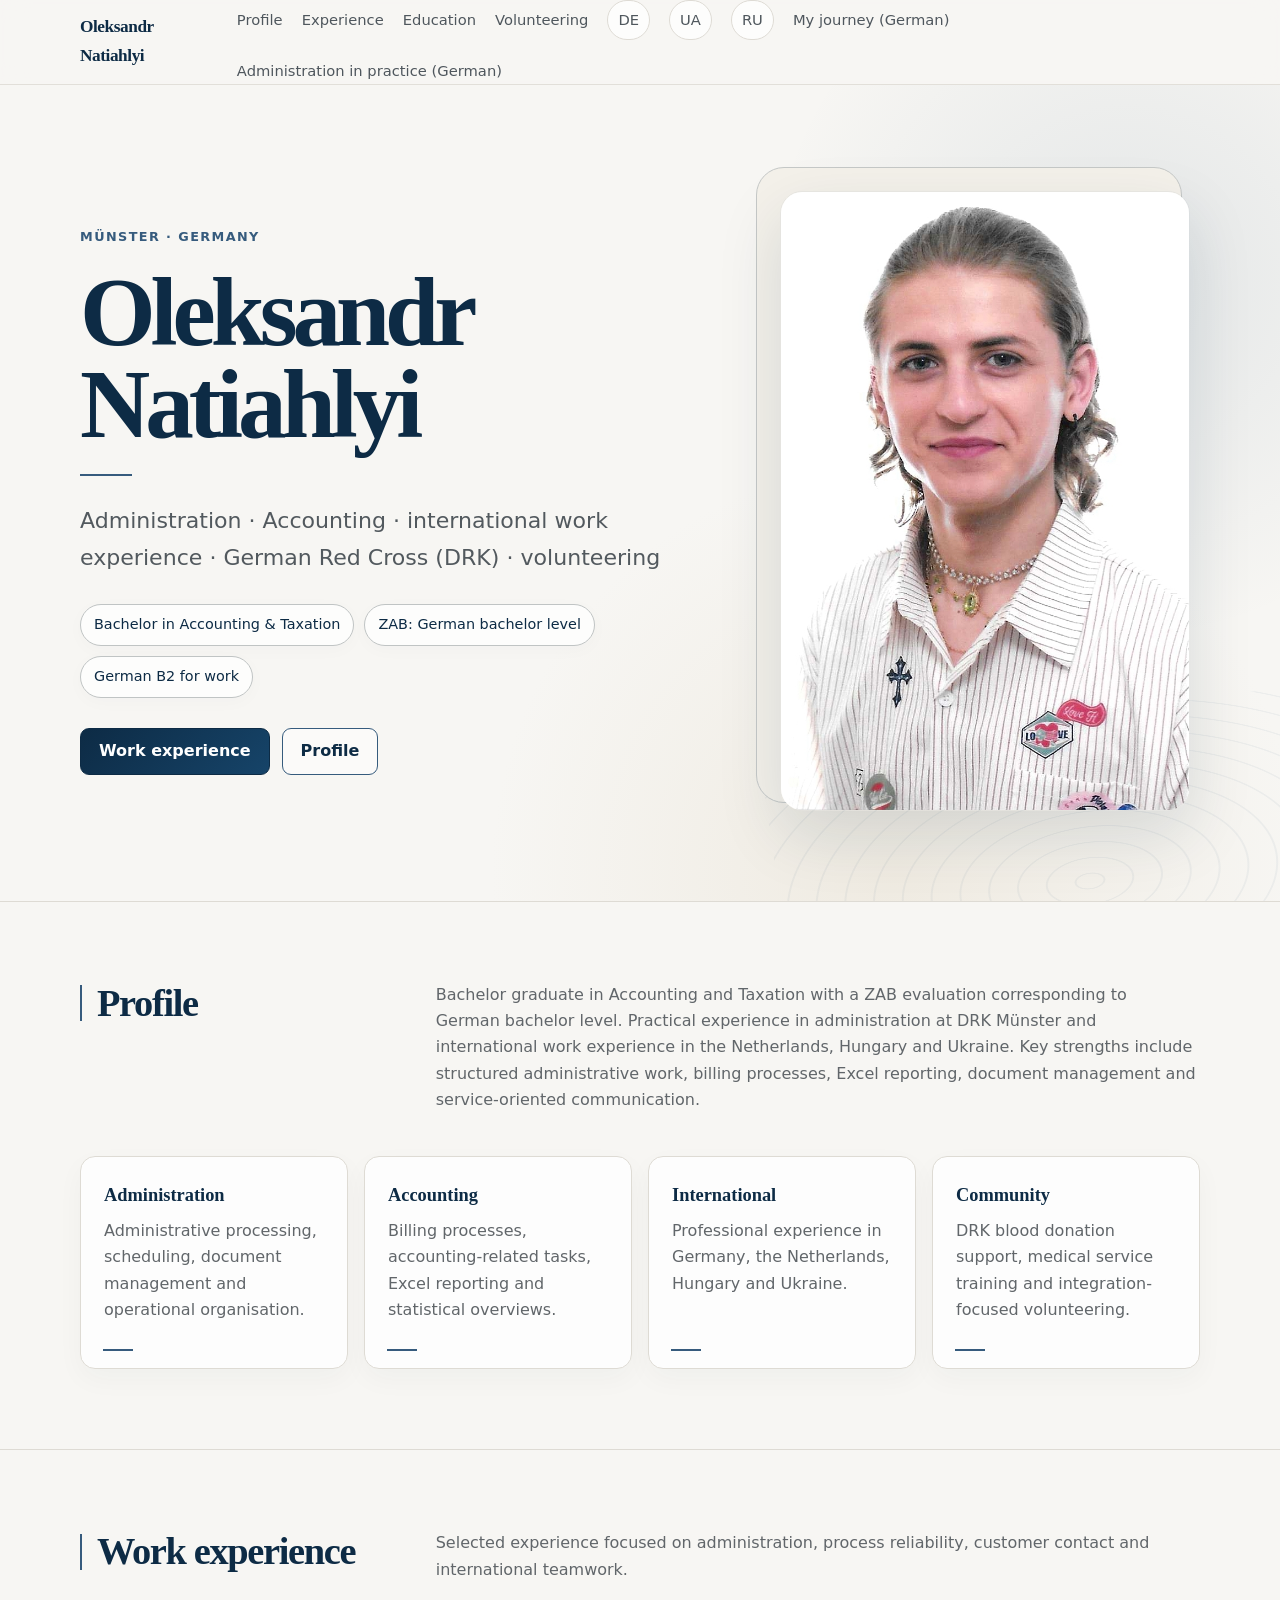
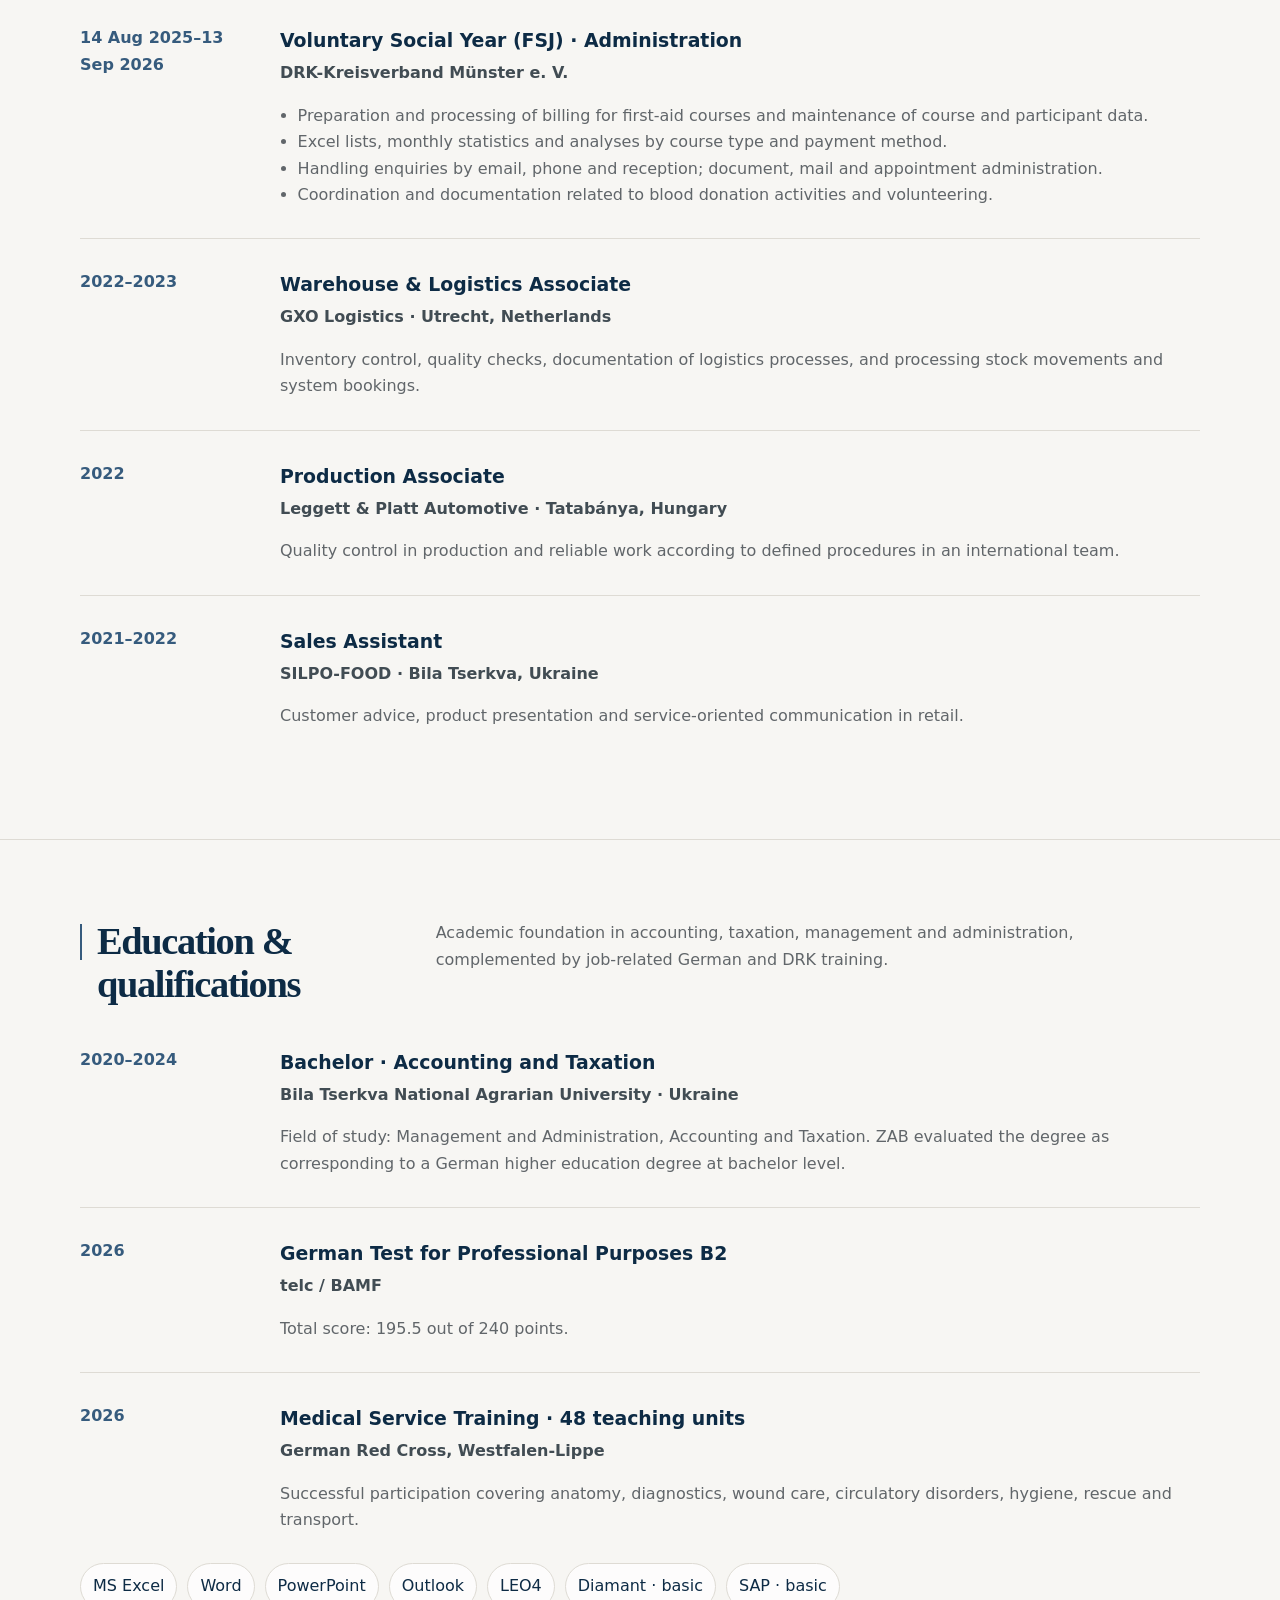
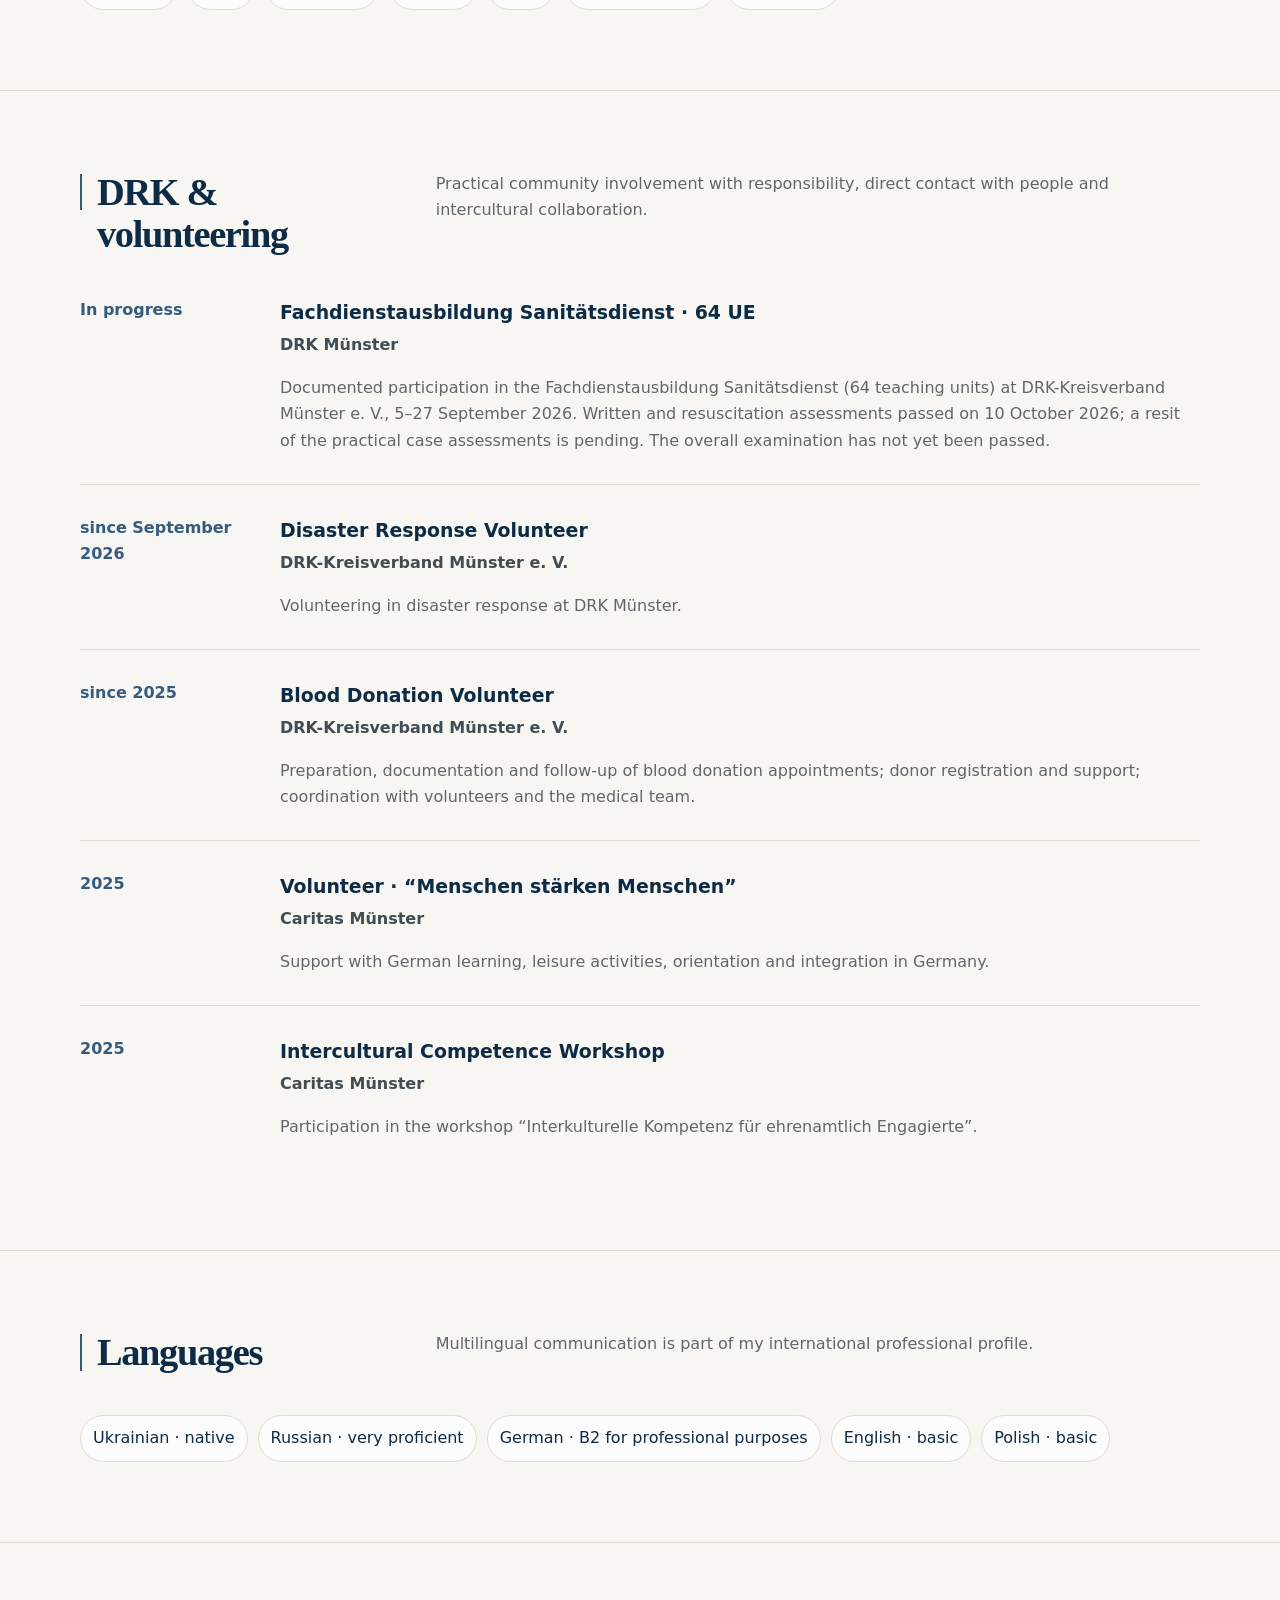
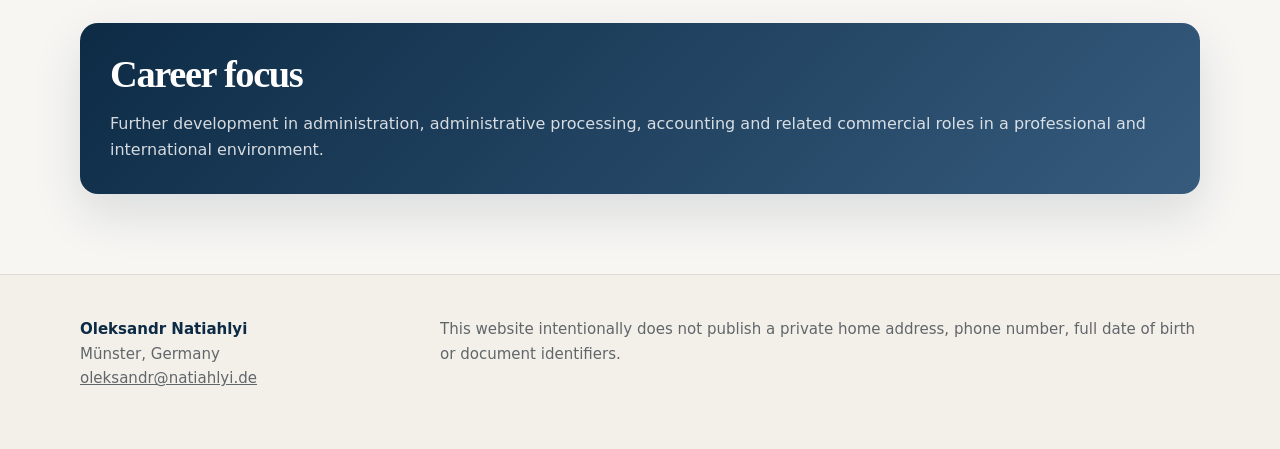
==== commit 58370c2f: "Synchronize volunteering translations and clarify DRK training status" ====
--- a/en/index.html
+++ b/en/index.html
@@ -24,11 +24,10 @@
   {
     "@context": "https://schema.org",
     "@type": "ProfilePage",
-    "dateCreated": "2026-08-31",
-    "dateModified": "2026-08-31",
+ 
     "mainEntity": {
       "@type": "Person",
-      "@id": "#oleksandr-natiahlyi",
+      "@id": "https://natiahlyi.de/#oleksandr-natiahlyi",
       "name": "Oleksandr Natiahlyi",
       "url": "https://natiahlyi.de/",
       "email": "mailto:oleksandr@natiahlyi.de",
@@ -37,12 +36,16 @@
   }
   </script>
   <meta property="og:url" content="https://natiahlyi.de/en/">
+
+  <meta property="og:image" content="https://natiahlyi.de/social-preview.jpg">
+  <meta name="twitter:card" content="summary_large_image">
+  <meta name="twitter:image" content="https://natiahlyi.de/social-preview.jpg">
 </head>
 <body>
   <a class="skip-link" href="#main">Skip to content</a>
   <header class="site-header">
     <div class="container nav">
-      <a class="brand" href="../">Oleksandr Natiahlyi</a>
+      <a class="brand" href="./">Oleksandr Natiahlyi</a>
       <nav class="nav-links" aria-label="Main navigation">
         <a href="#profile">Profile</a>
         <a href="#experience">Experience</a>
@@ -51,7 +54,7 @@
         <a class="lang" href="../" lang="de" hreflang="de">DE</a>
         <a class="lang" href="../uk/" lang="uk" hreflang="uk">UA</a>
         <a class="lang" href="../ru/" lang="ru" hreflang="ru">RU</a>
-      </nav>
+      <a href="/mein-weg.html" lang="de">My journey (German)</a><a href="/verwaltung-sachbearbeitung.html" lang="de">Administration in practice (German)</a></nav>
     </div>
   </header>
 
@@ -186,6 +189,9 @@
           <p class="section-intro">Practical community involvement with responsibility, direct contact with people and intercultural collaboration.</p>
         </div>
         <div class="timeline">
+      <article class="item"><time>In progress</time><div><h3>Fachdienstausbildung Sanitätsdienst · 64 UE</h3><p class="org">DRK Münster</p><p>Documented participation in the Fachdienstausbildung Sanitätsdienst (64 teaching units) at DRK-Kreisverband Münster e. V., 5–27 September 2026. Written and resuscitation assessments passed on 10 October 2026; a resit of the practical case assessments is pending. The overall examination has not yet been passed.</p></div></article>
+<article class="item"><time>since September 2026</time><div><h3>Disaster Response Volunteer</h3><p class="org">DRK-Kreisverband Münster e. V.</p><p>Volunteering in disaster response at DRK Münster.</p></div></article>
+
           <article class="item">
             <time>since 2025</time>
             <div>
@@ -244,7 +250,7 @@
   <footer class="footer">
     <div class="container footer-grid">
       <div><strong>Oleksandr Natiahlyi</strong><br>Münster, Germany<br><a href="mailto:oleksandr@natiahlyi.de">oleksandr@natiahlyi.de</a></div>
-      <div class="note">This website intentionally does not publish a private home address, phone number, full date of birth or document identifiers. Private home address, private phone number, full date of birth and document identifiers are not published.</div>
+      <div class="note">This website intentionally does not publish a private home address, phone number, full date of birth or document identifiers.</div>
     </div>
   </footer>
 </body>
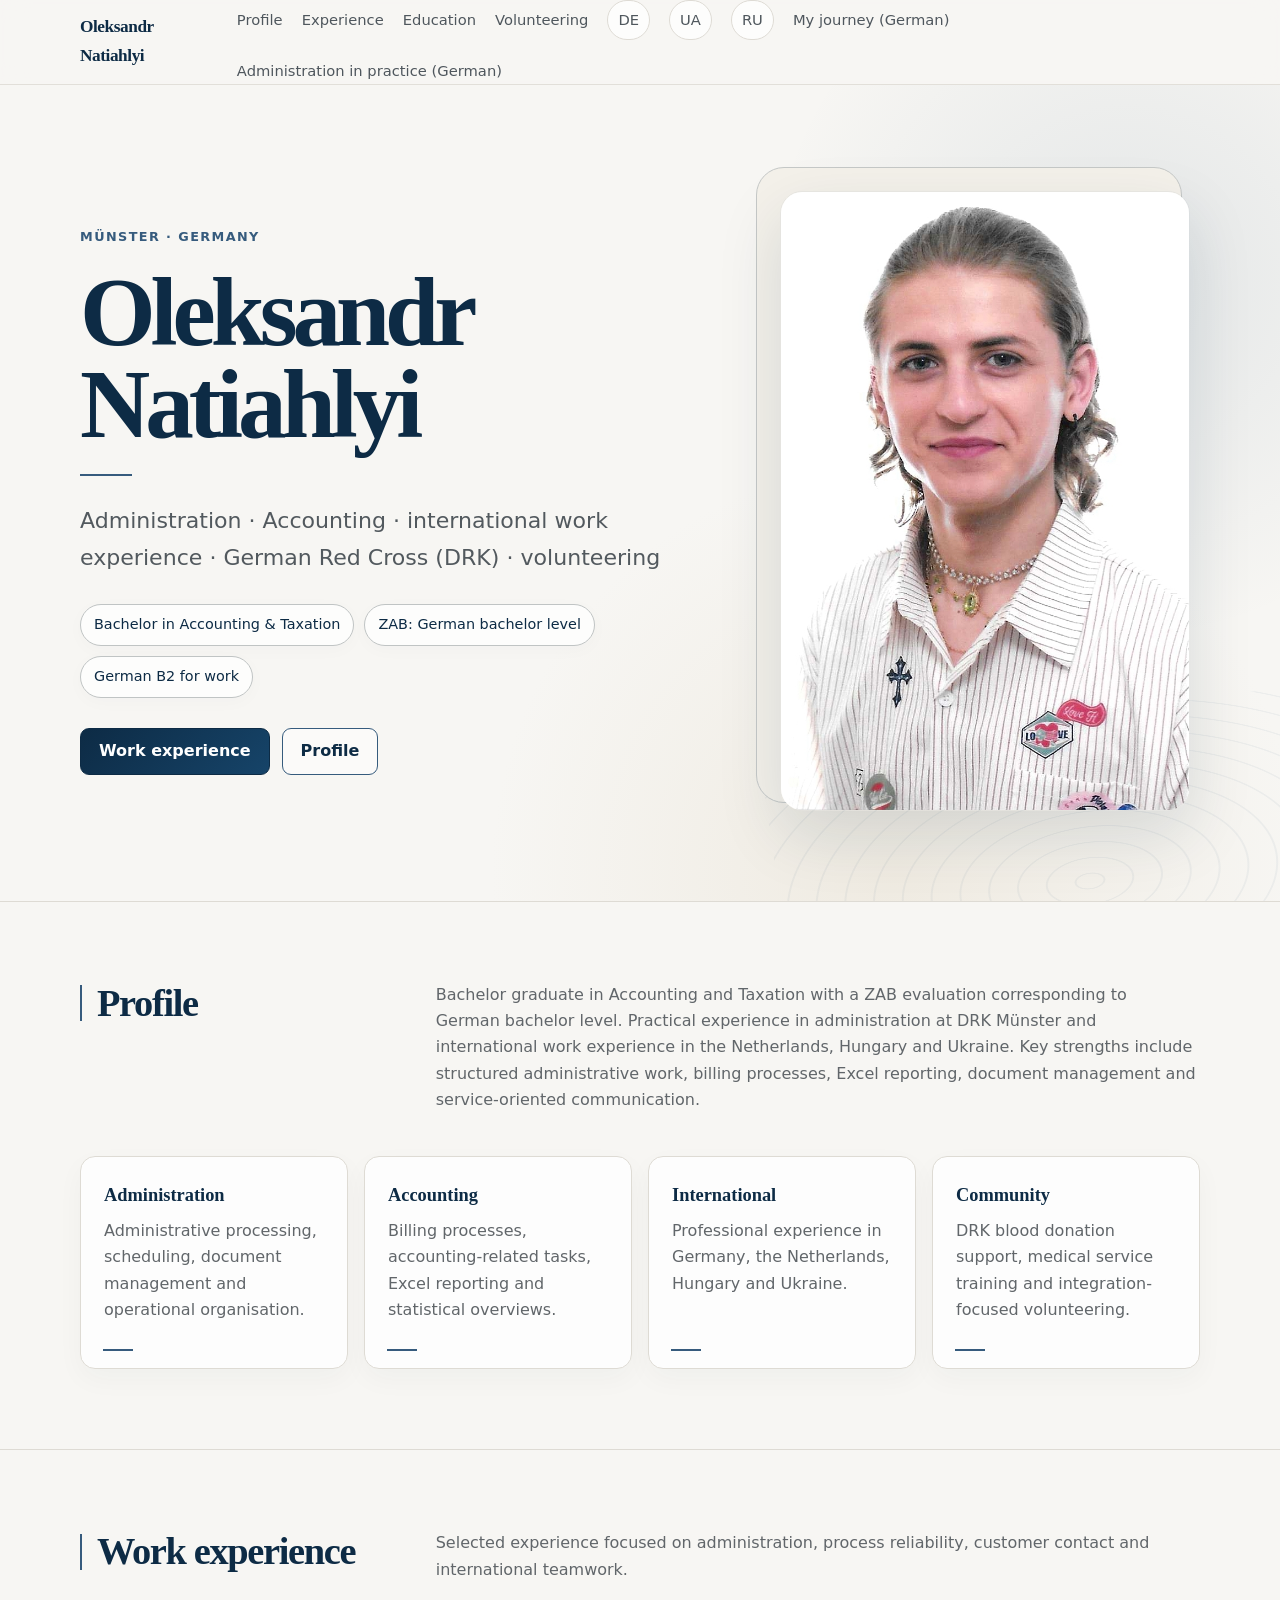
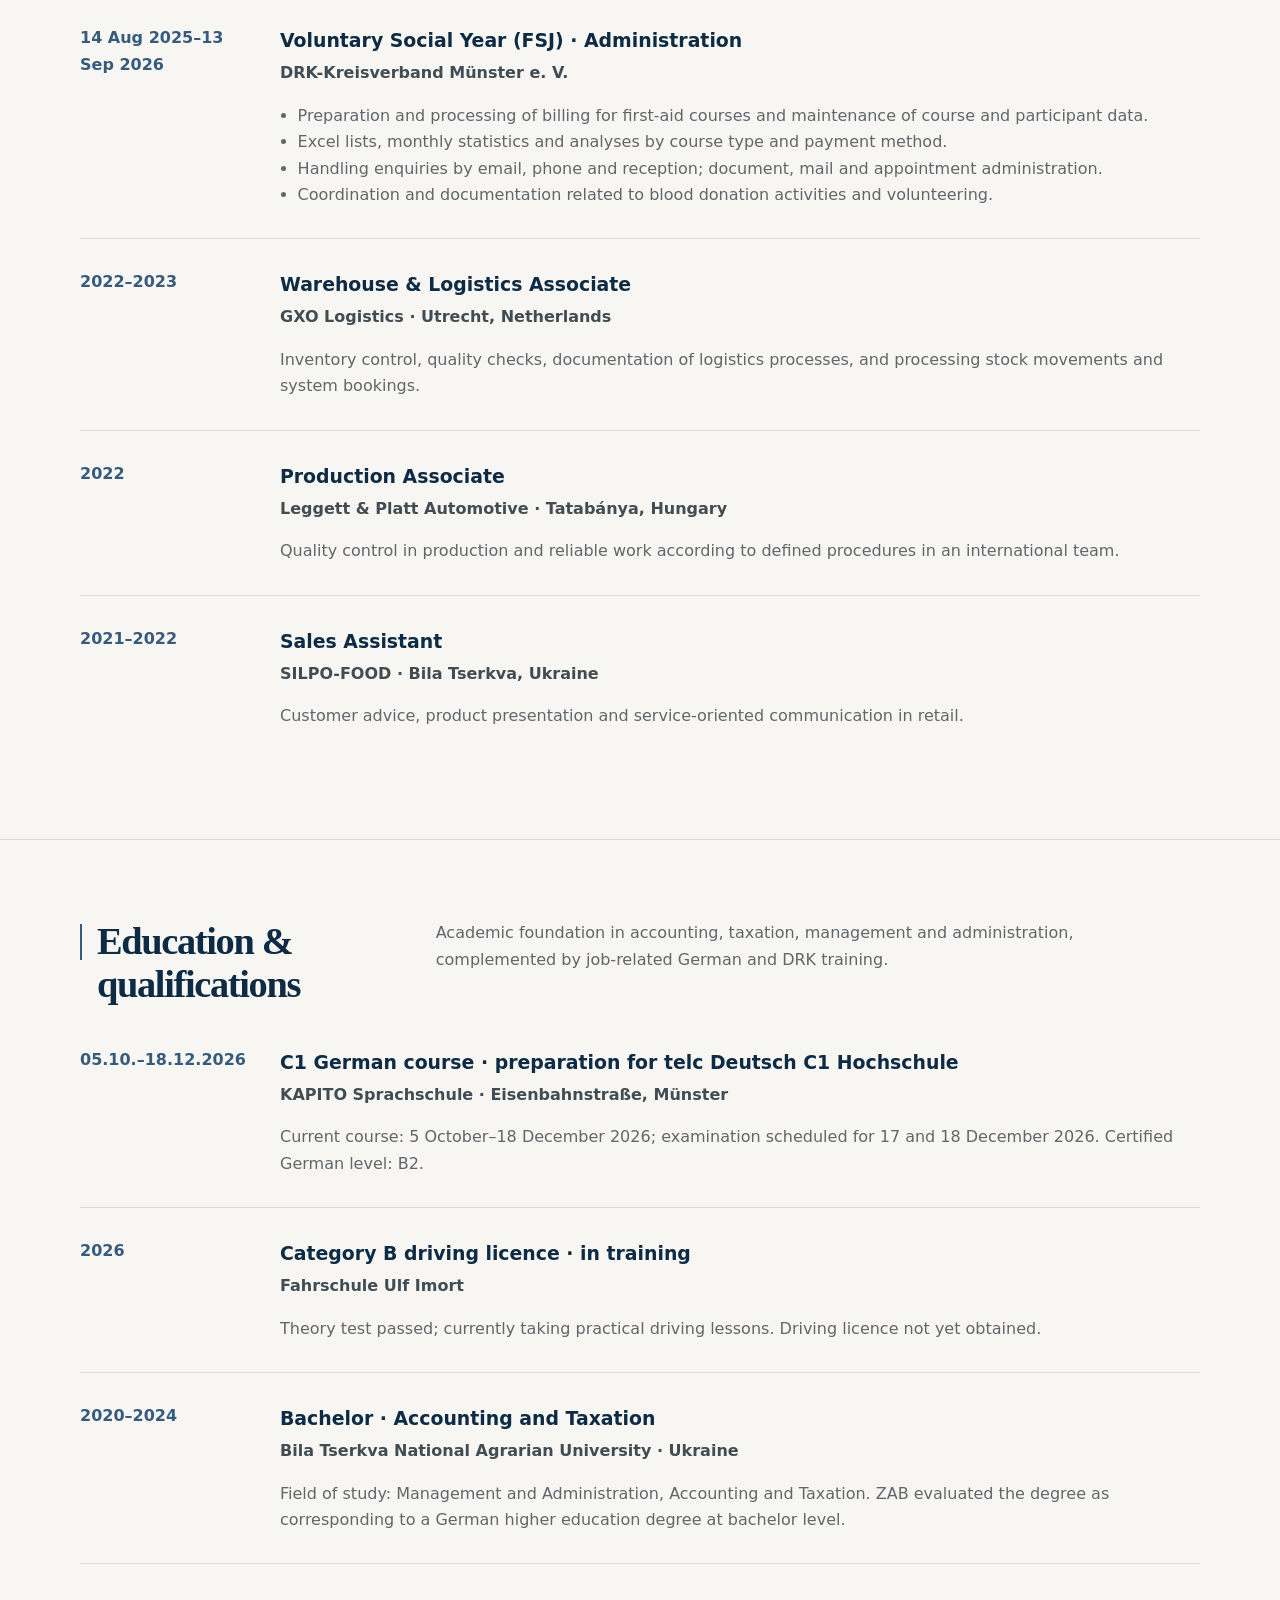
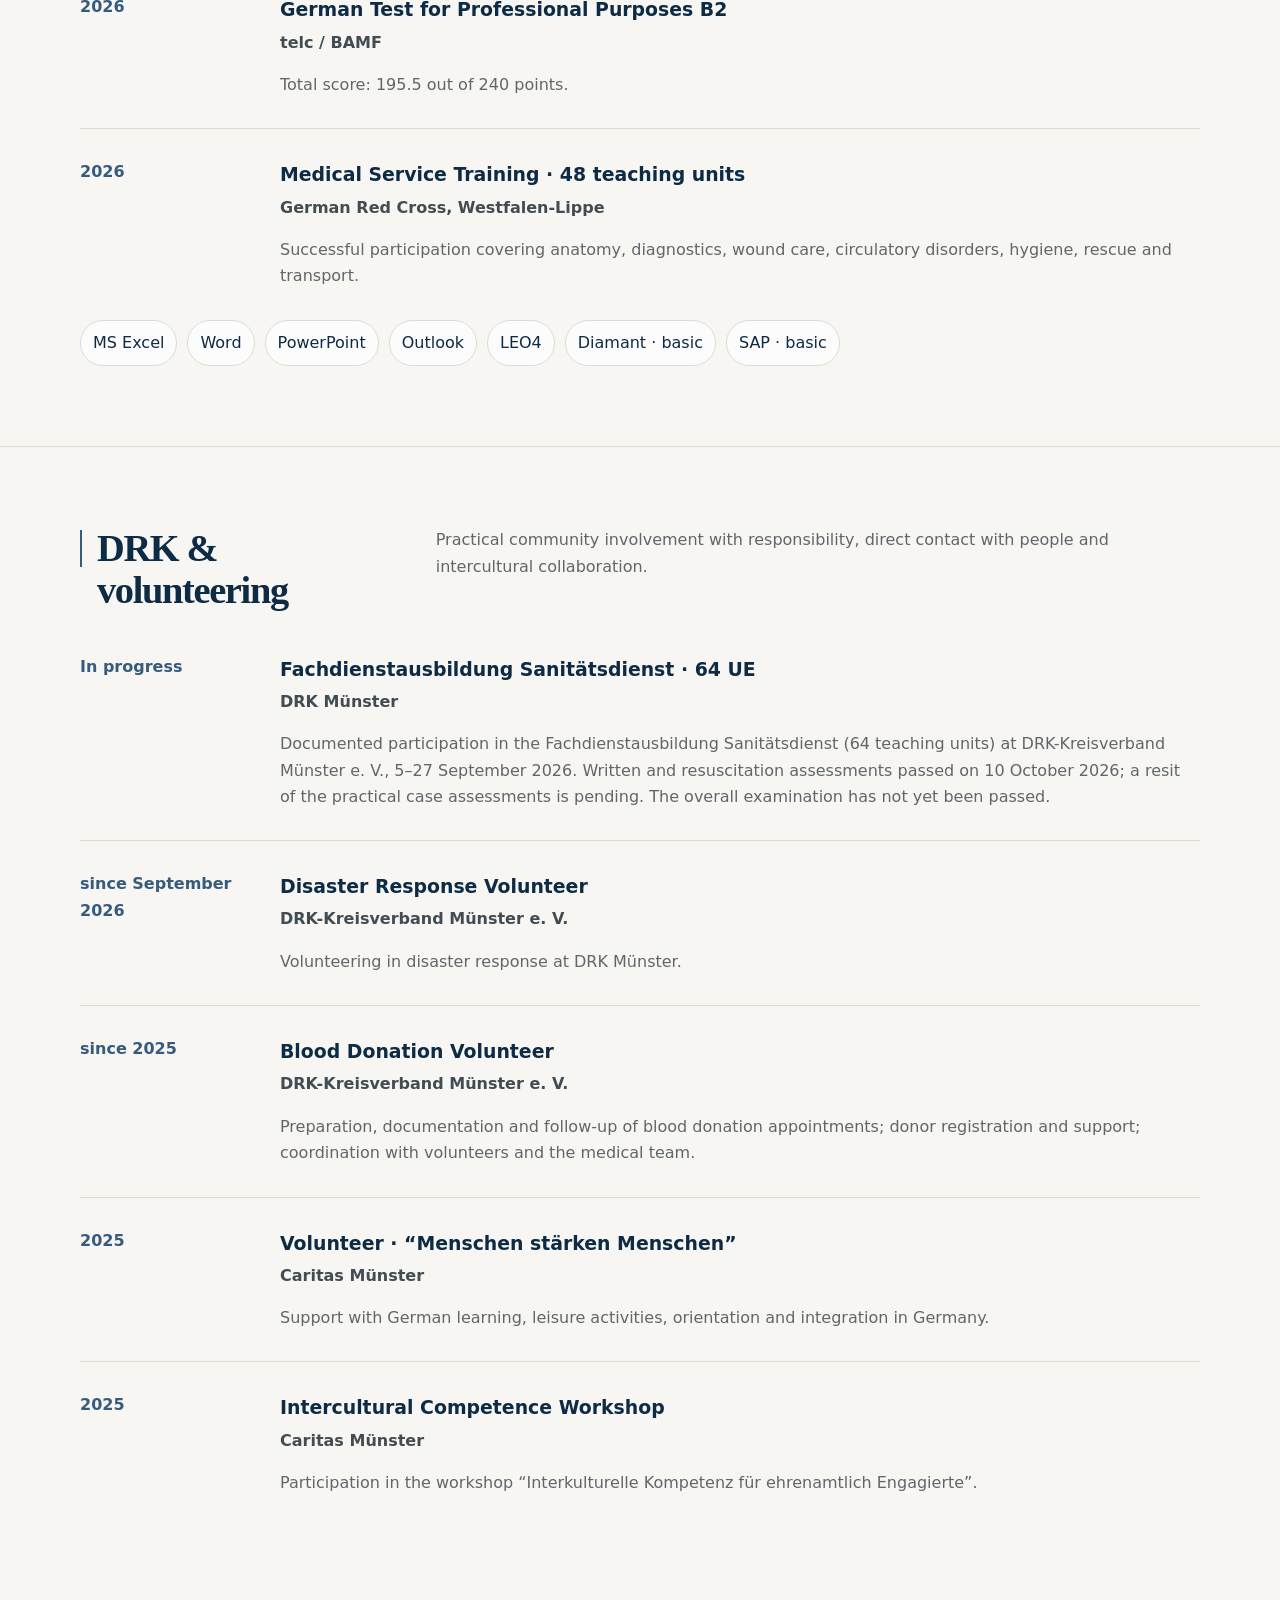
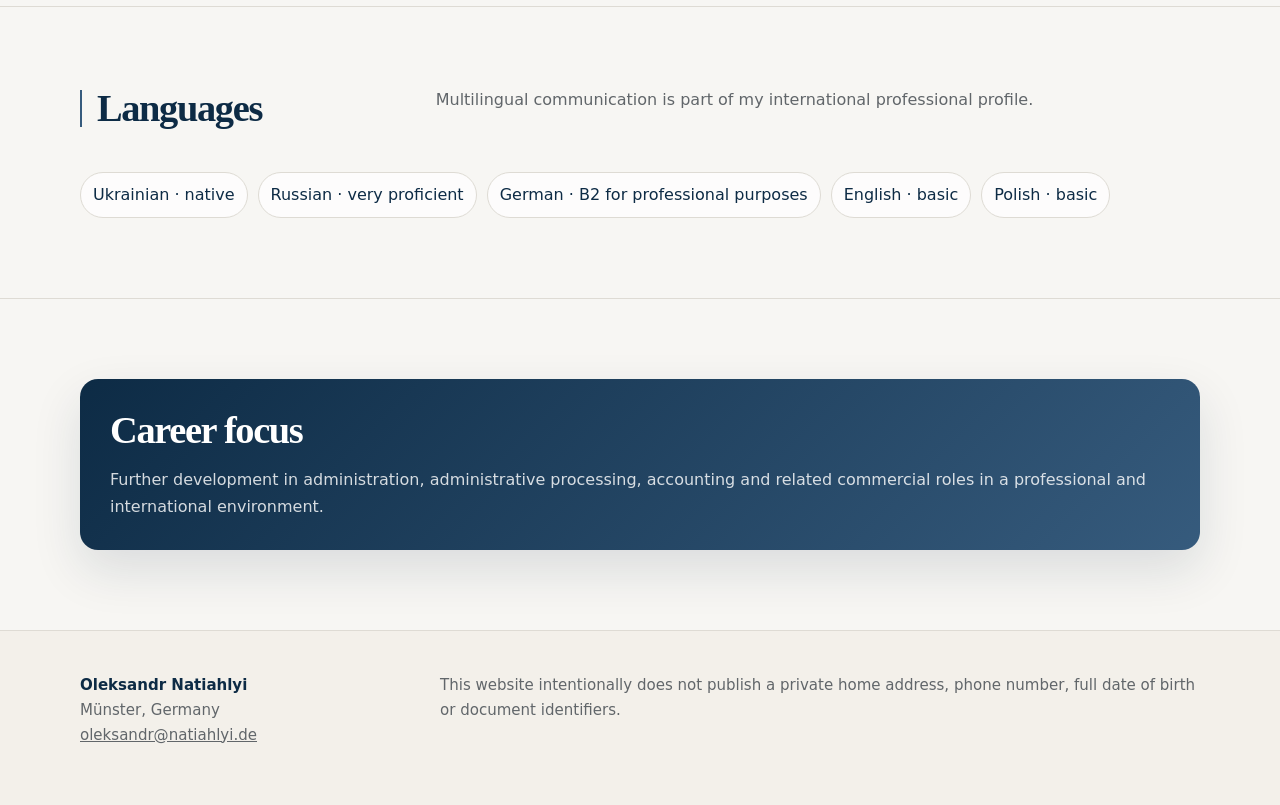
==== commit 2dd893fb: "Add ongoing C1 course and category B driving training" ====
--- a/en/index.html
+++ b/en/index.html
@@ -151,6 +151,9 @@
           <p class="section-intro">Academic foundation in accounting, taxation, management and administration, complemented by job-related German and DRK training.</p>
         </div>
         <div class="timeline">
+          <article class="item"><time>05.10.–18.12.2026</time><div><h3>C1 German course · preparation for telc Deutsch C1 Hochschule</h3><p class="org">KAPITO Sprachschule · Eisenbahnstraße, Münster</p><p>Current course: 5 October–18 December 2026; examination scheduled for 17 and 18 December 2026. Certified German level: B2.</p></div></article>
+          <article class="item"><time>2026</time><div><h3>Category B driving licence · in training</h3><p class="org">Fahrschule Ulf Imort</p><p>Theory test passed; currently taking practical driving lessons. Driving licence not yet obtained.</p></div></article>
+
           <article class="item">
             <time>2020–2024</time>
             <div>
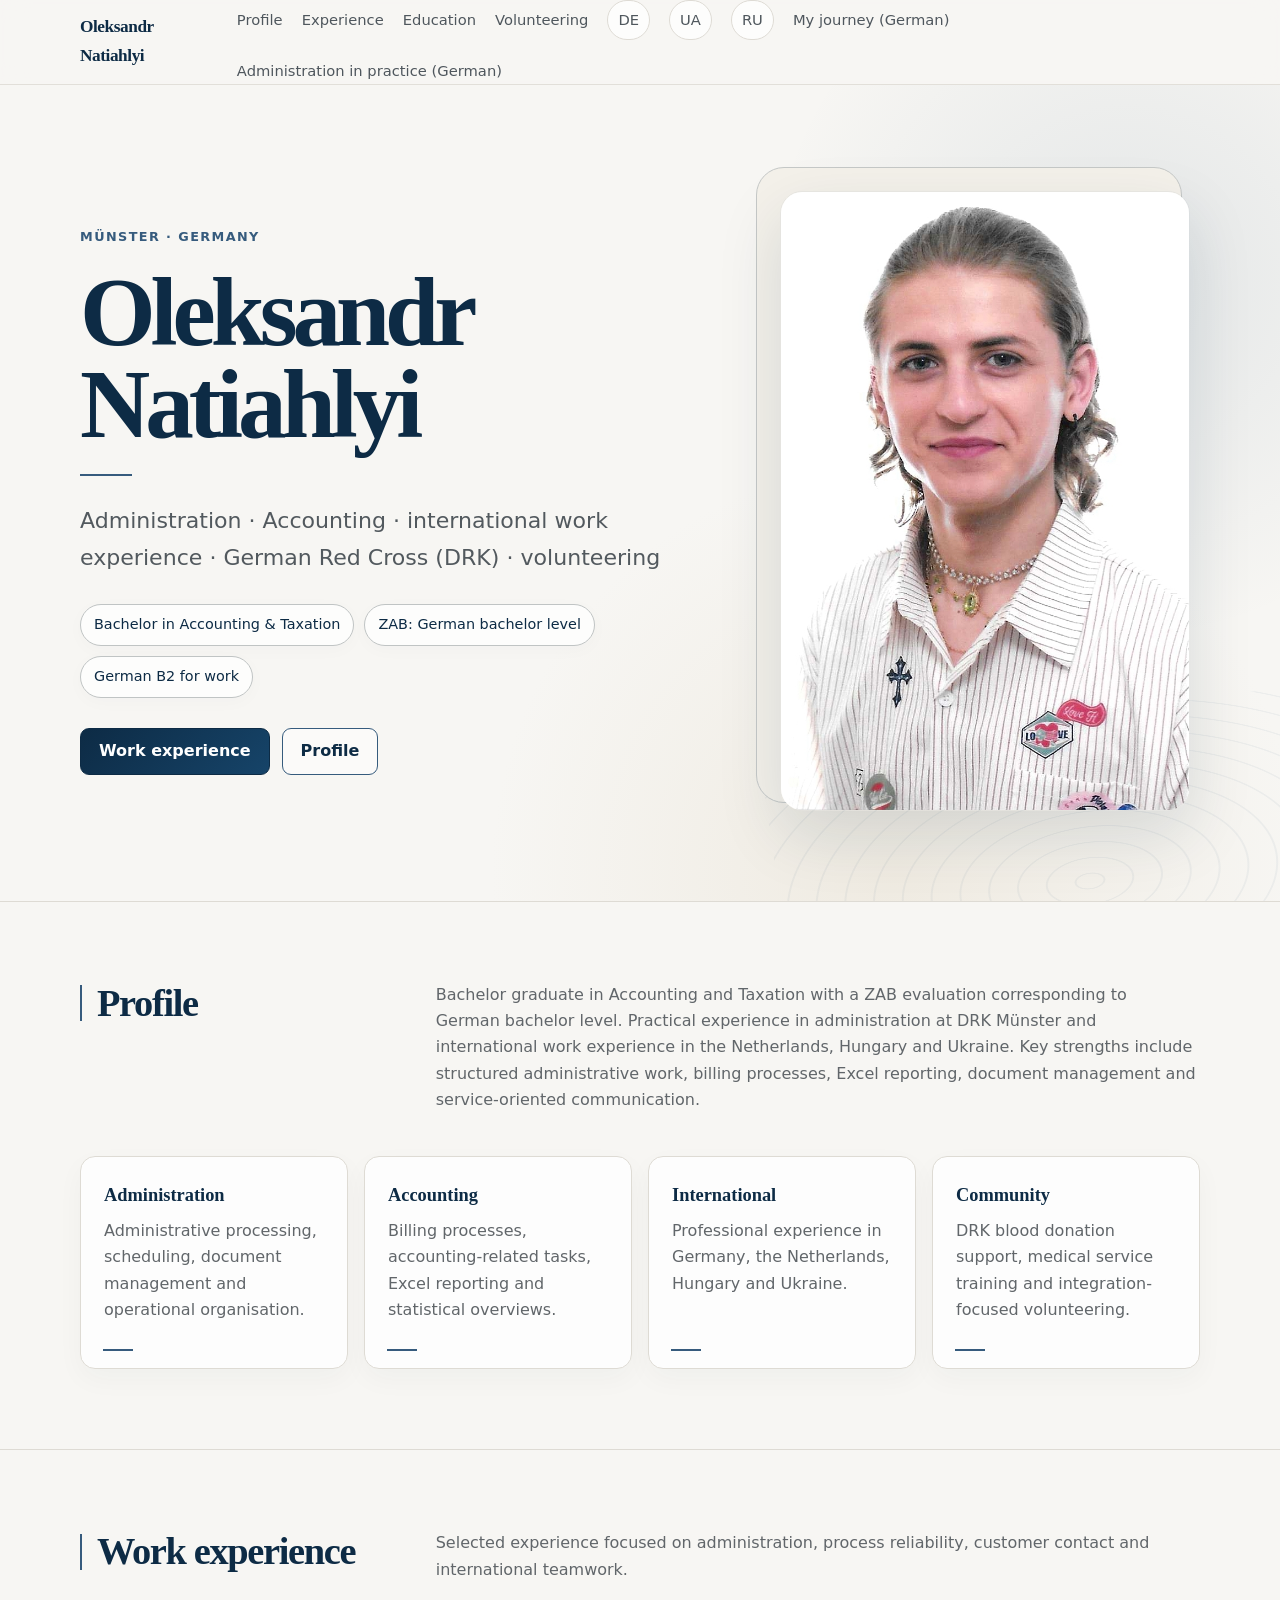
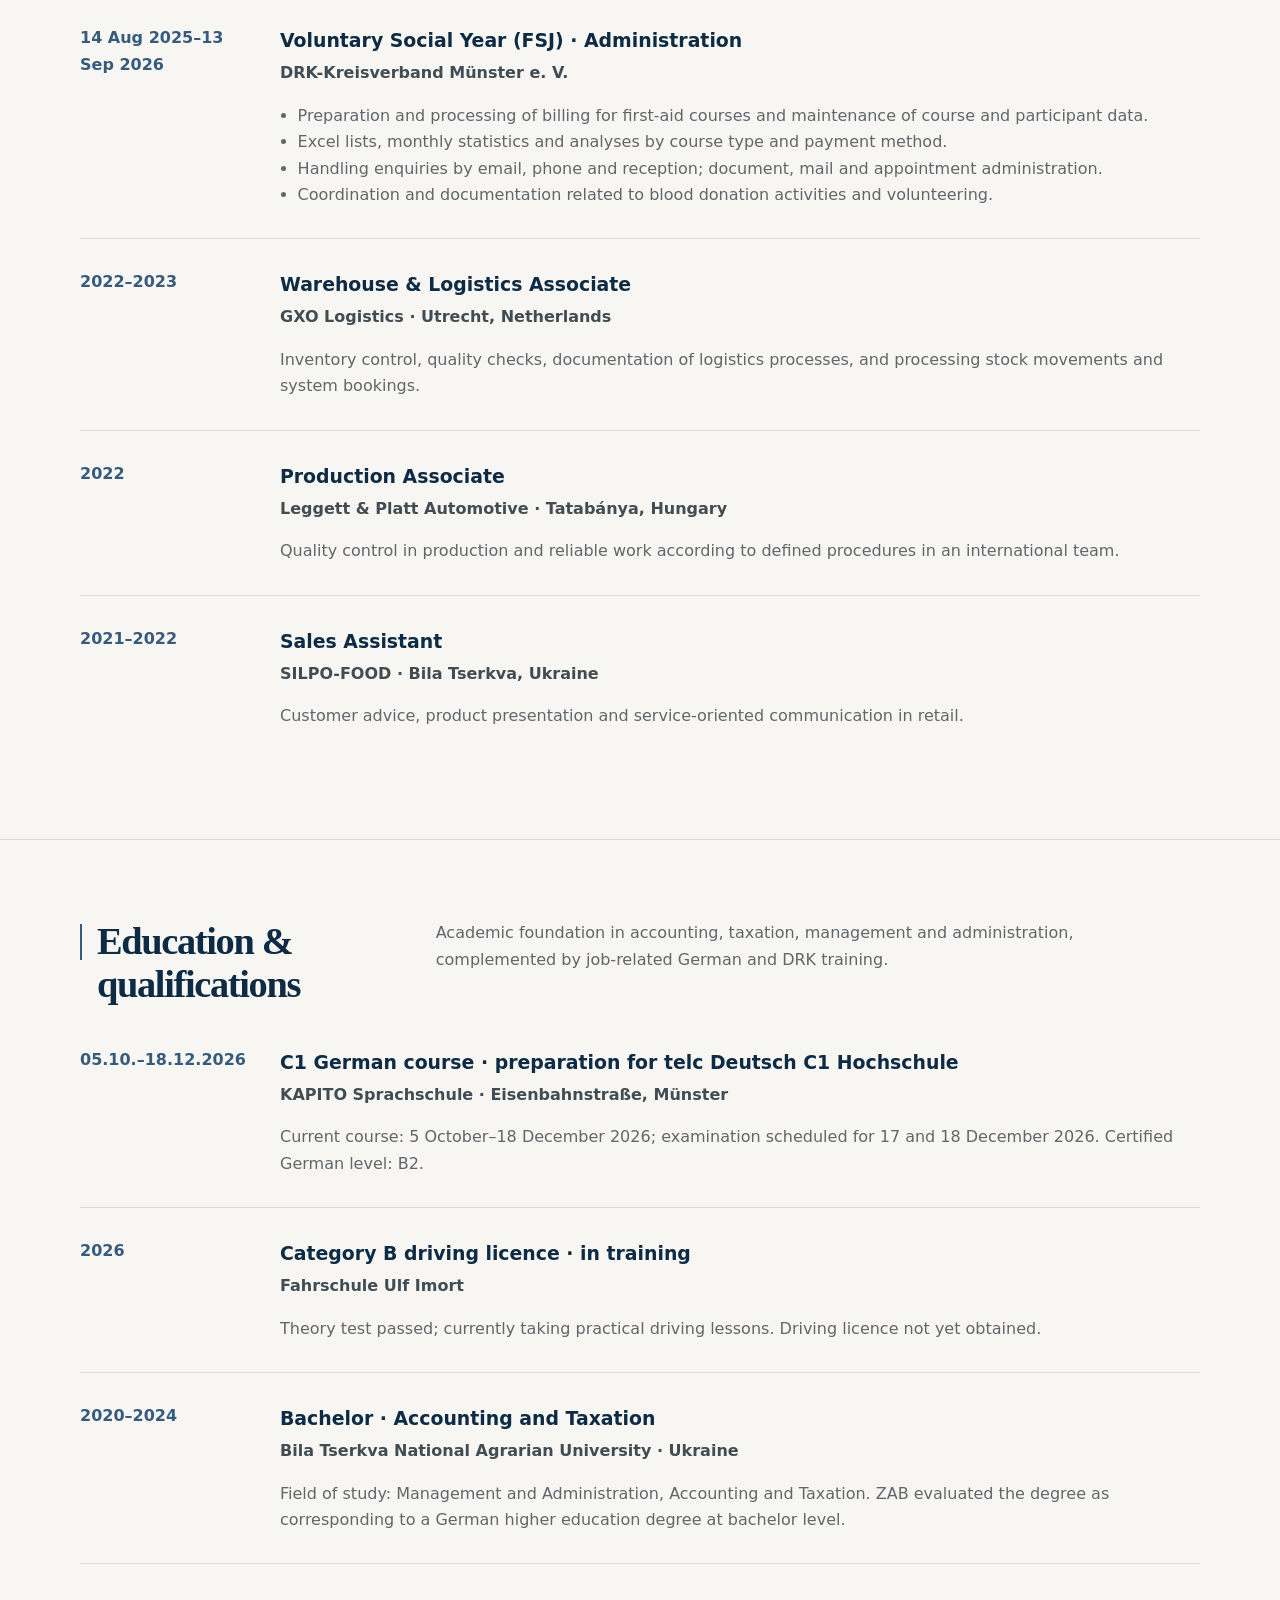
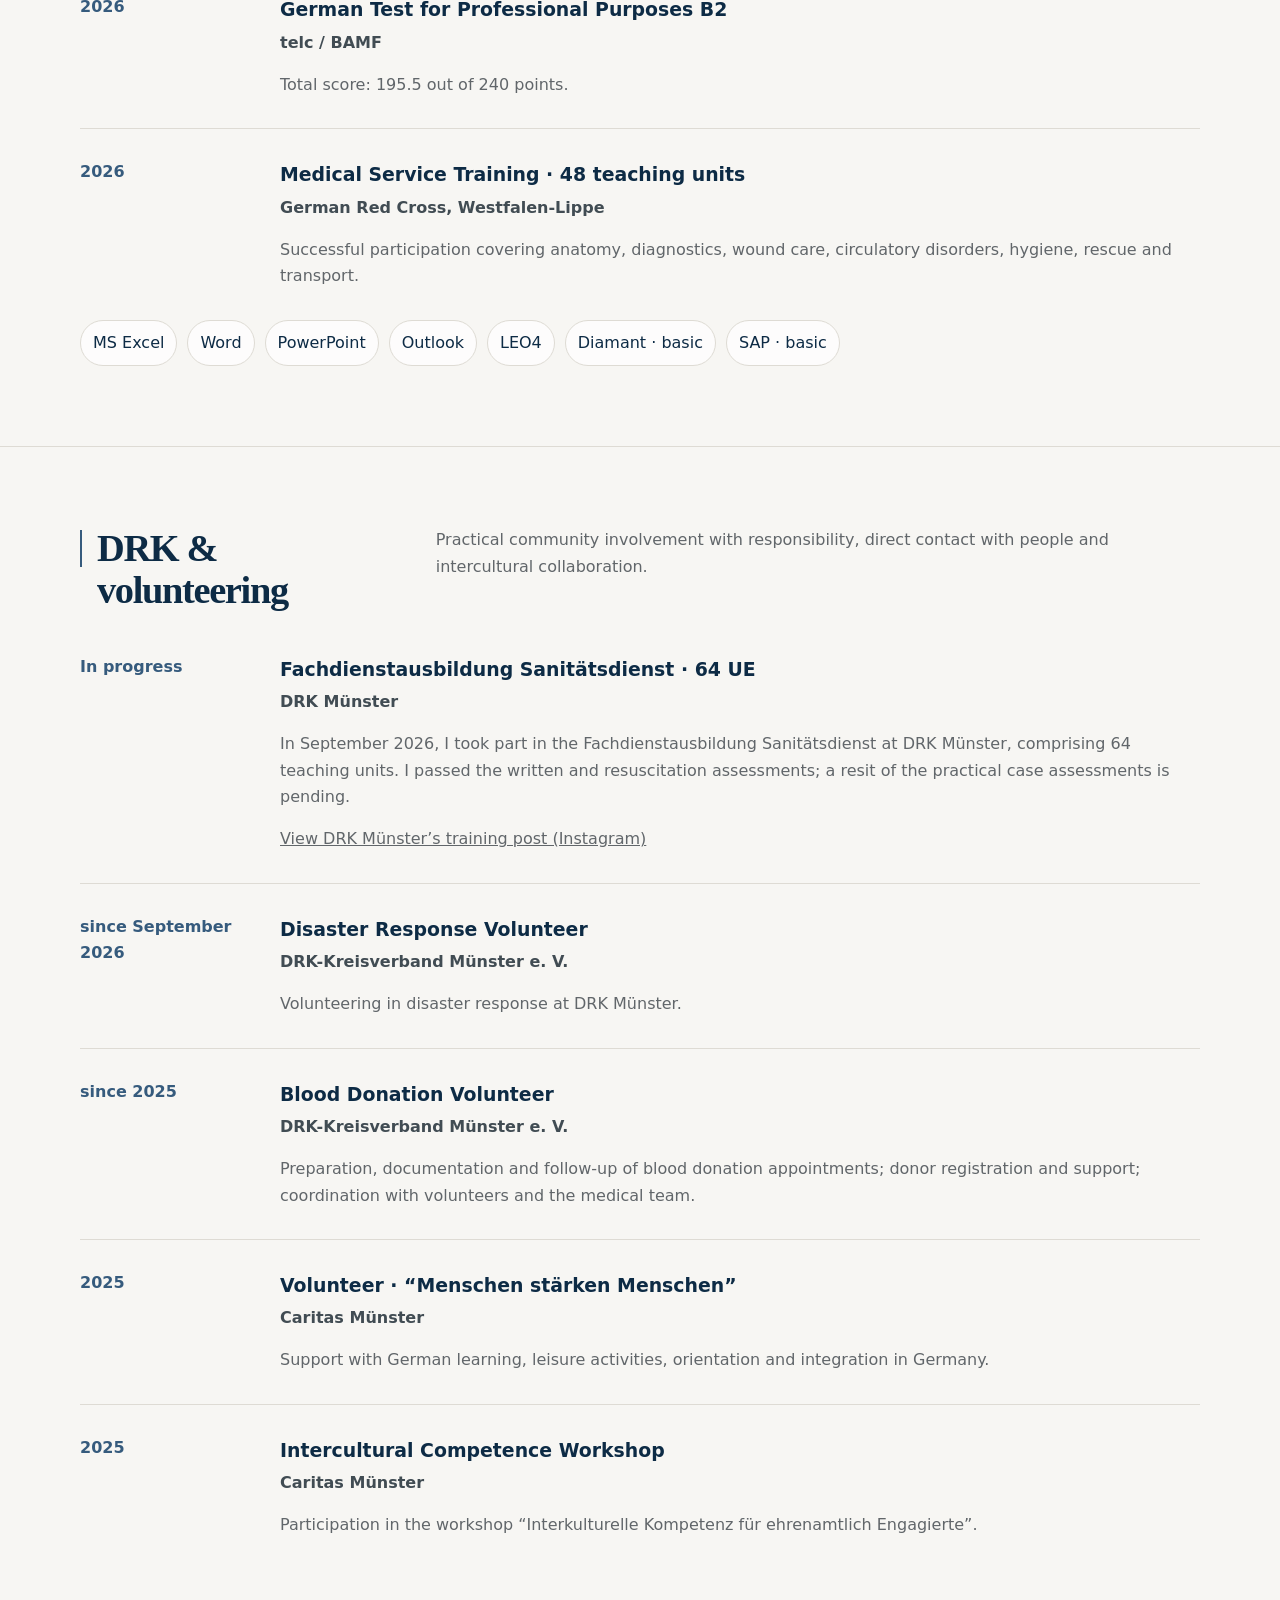
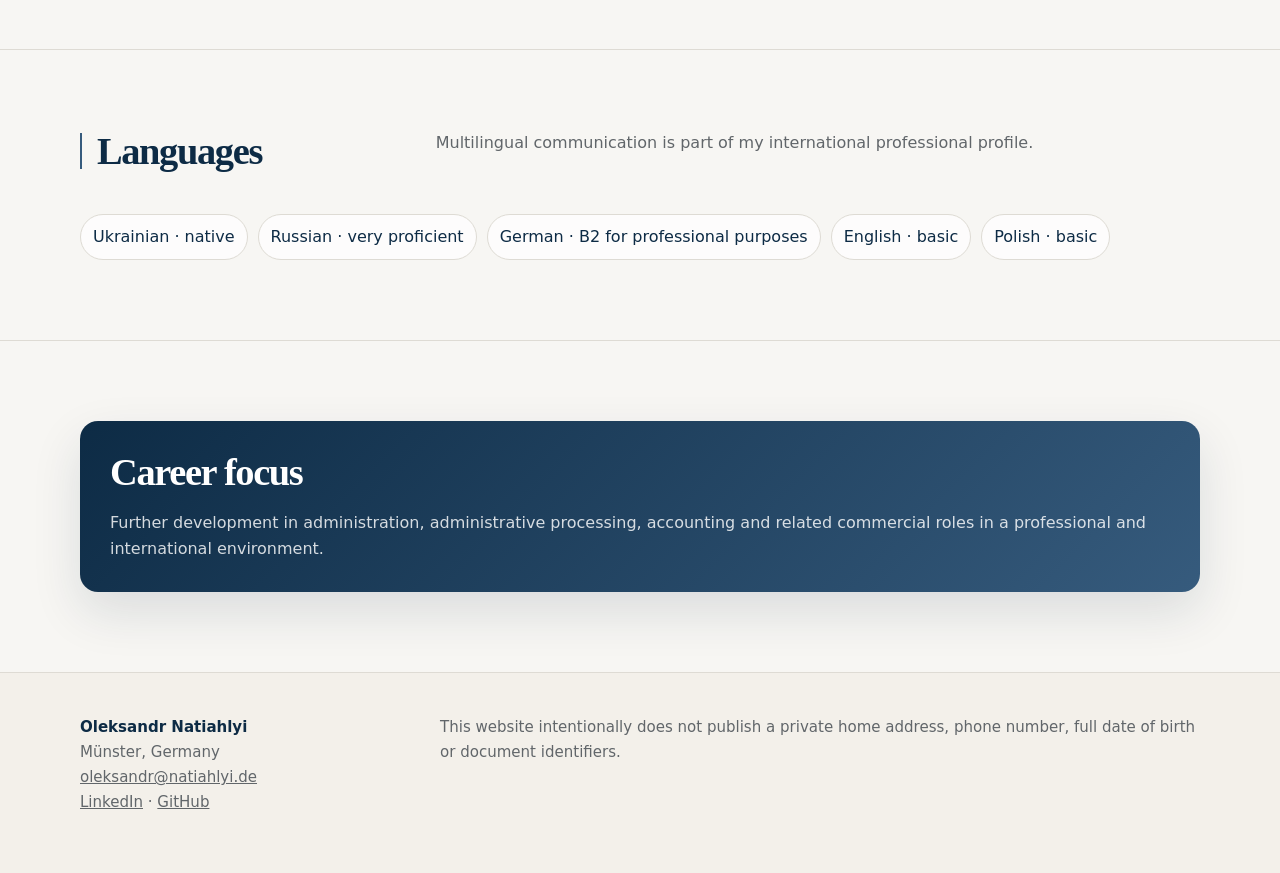
==== commit 5c1e4f90: "Improve DRK story, add source posts and visible profile links" ====
--- a/en/index.html
+++ b/en/index.html
@@ -192,7 +192,7 @@
           <p class="section-intro">Practical community involvement with responsibility, direct contact with people and intercultural collaboration.</p>
         </div>
         <div class="timeline">
-      <article class="item"><time>In progress</time><div><h3>Fachdienstausbildung Sanitätsdienst · 64 UE</h3><p class="org">DRK Münster</p><p>Documented participation in the Fachdienstausbildung Sanitätsdienst (64 teaching units) at DRK-Kreisverband Münster e. V., 5–27 September 2026. Written and resuscitation assessments passed on 10 October 2026; a resit of the practical case assessments is pending. The overall examination has not yet been passed.</p></div></article>
+      <article class="item"><time>In progress</time><div><h3>Fachdienstausbildung Sanitätsdienst · 64 UE</h3><p class="org">DRK Münster</p><p>In September 2026, I took part in the Fachdienstausbildung Sanitätsdienst at DRK Münster, comprising 64 teaching units. I passed the written and resuscitation assessments; a resit of the practical case assessments is pending.</p><p><a href="https://www.instagram.com/p/DebWsPXl6uc/">View DRK Münster’s training post (Instagram)</a></p></div></article>
 <article class="item"><time>since September 2026</time><div><h3>Disaster Response Volunteer</h3><p class="org">DRK-Kreisverband Münster e. V.</p><p>Volunteering in disaster response at DRK Münster.</p></div></article>
 
           <article class="item">
@@ -252,7 +252,7 @@
 
   <footer class="footer">
     <div class="container footer-grid">
-      <div><strong>Oleksandr Natiahlyi</strong><br>Münster, Germany<br><a href="mailto:oleksandr@natiahlyi.de">oleksandr@natiahlyi.de</a></div>
+      <div><strong>Oleksandr Natiahlyi</strong><br>Münster, Germany<br><a href="mailto:oleksandr@natiahlyi.de">oleksandr@natiahlyi.de</a><br><a href="https://www.linkedin.com/in/oleksandr-natiahlyi/">LinkedIn</a> · <a href="https://github.com/oleksandr-natiahlyi">GitHub</a></div>
       <div class="note">This website intentionally does not publish a private home address, phone number, full date of birth or document identifiers.</div>
     </div>
   </footer>
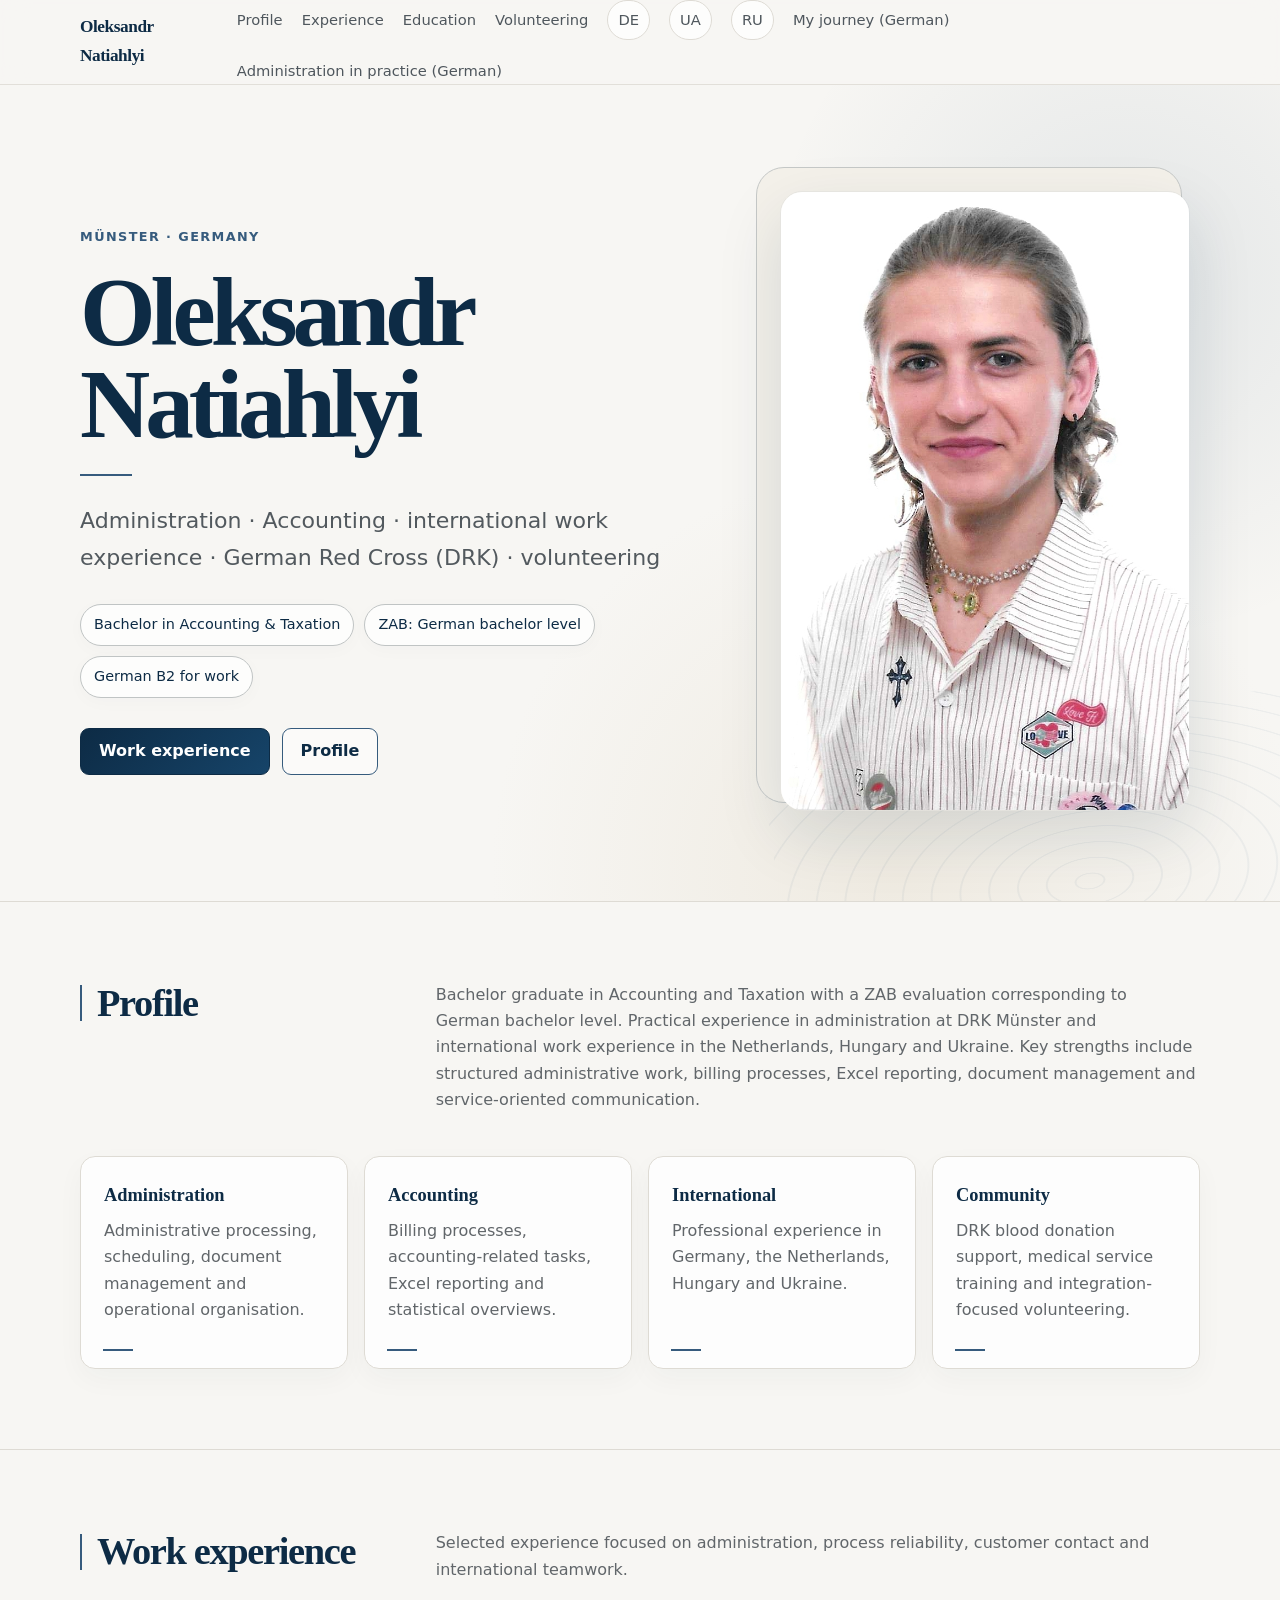
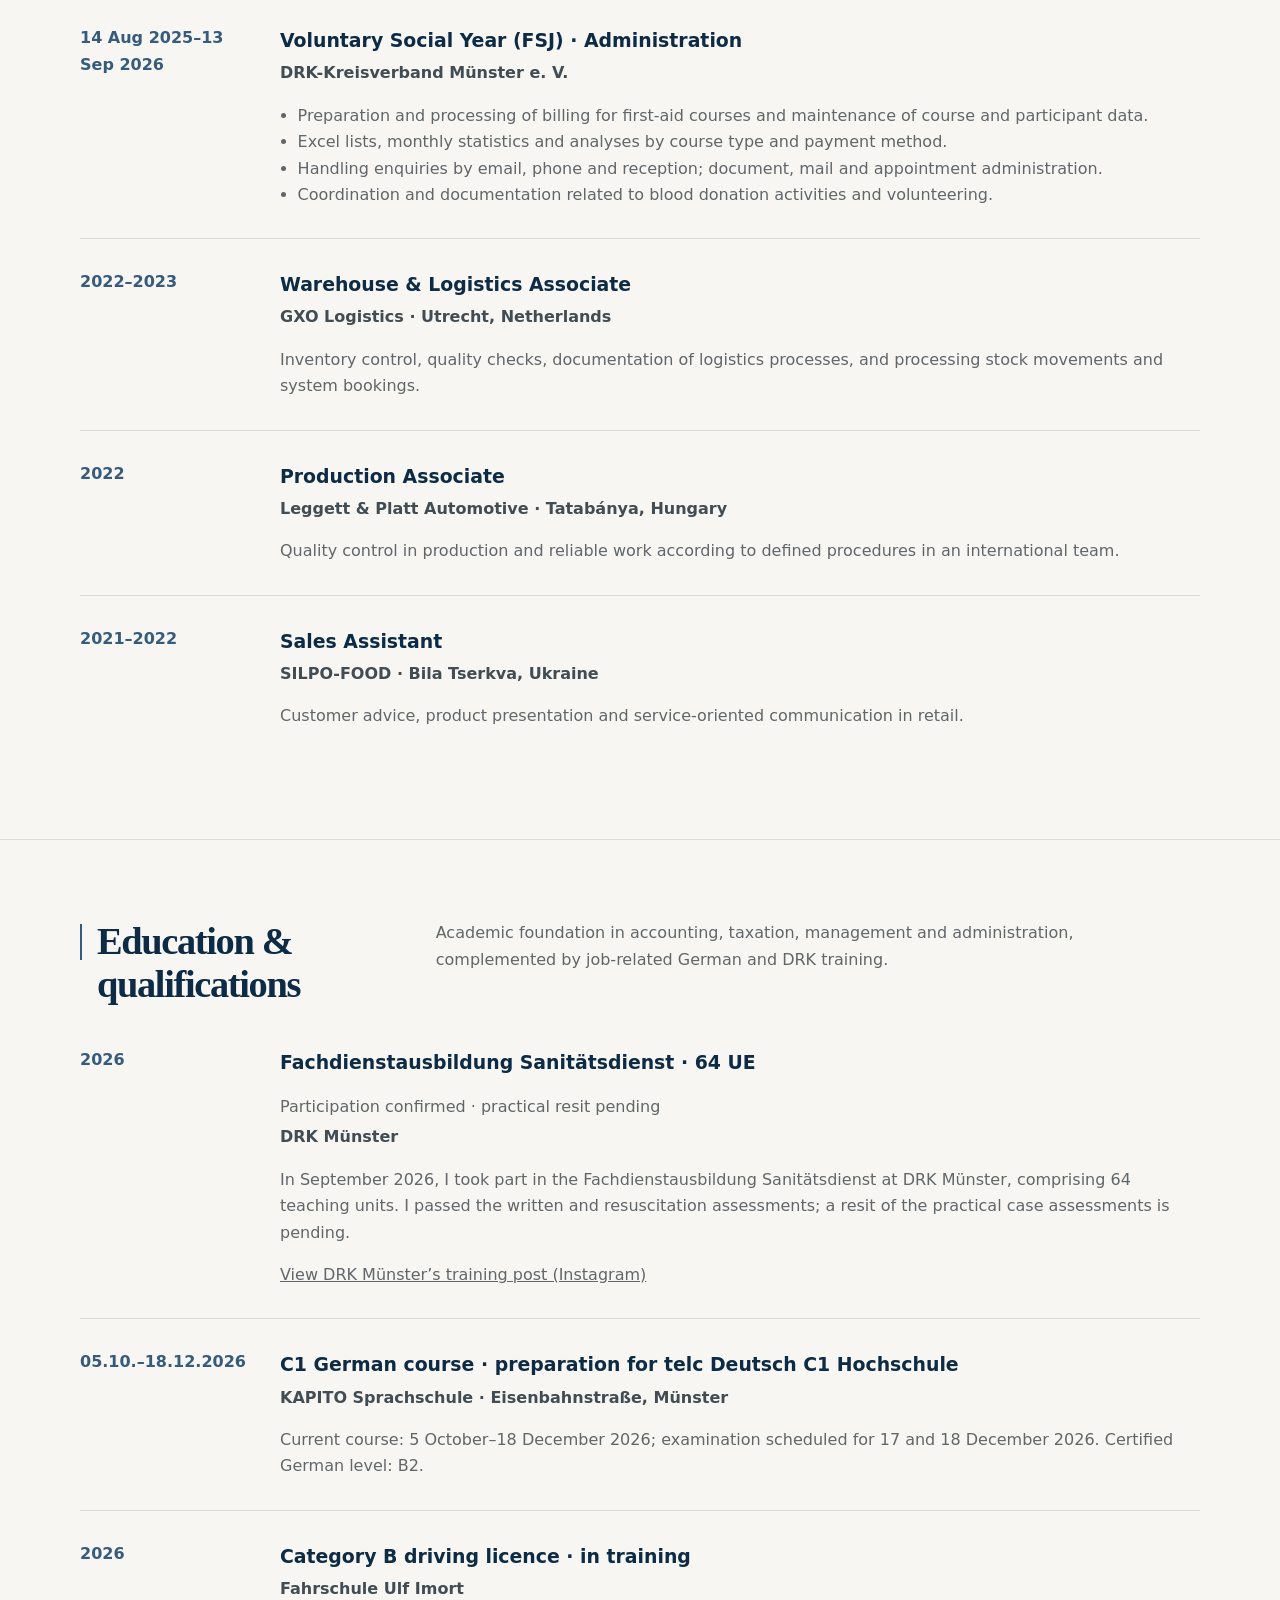
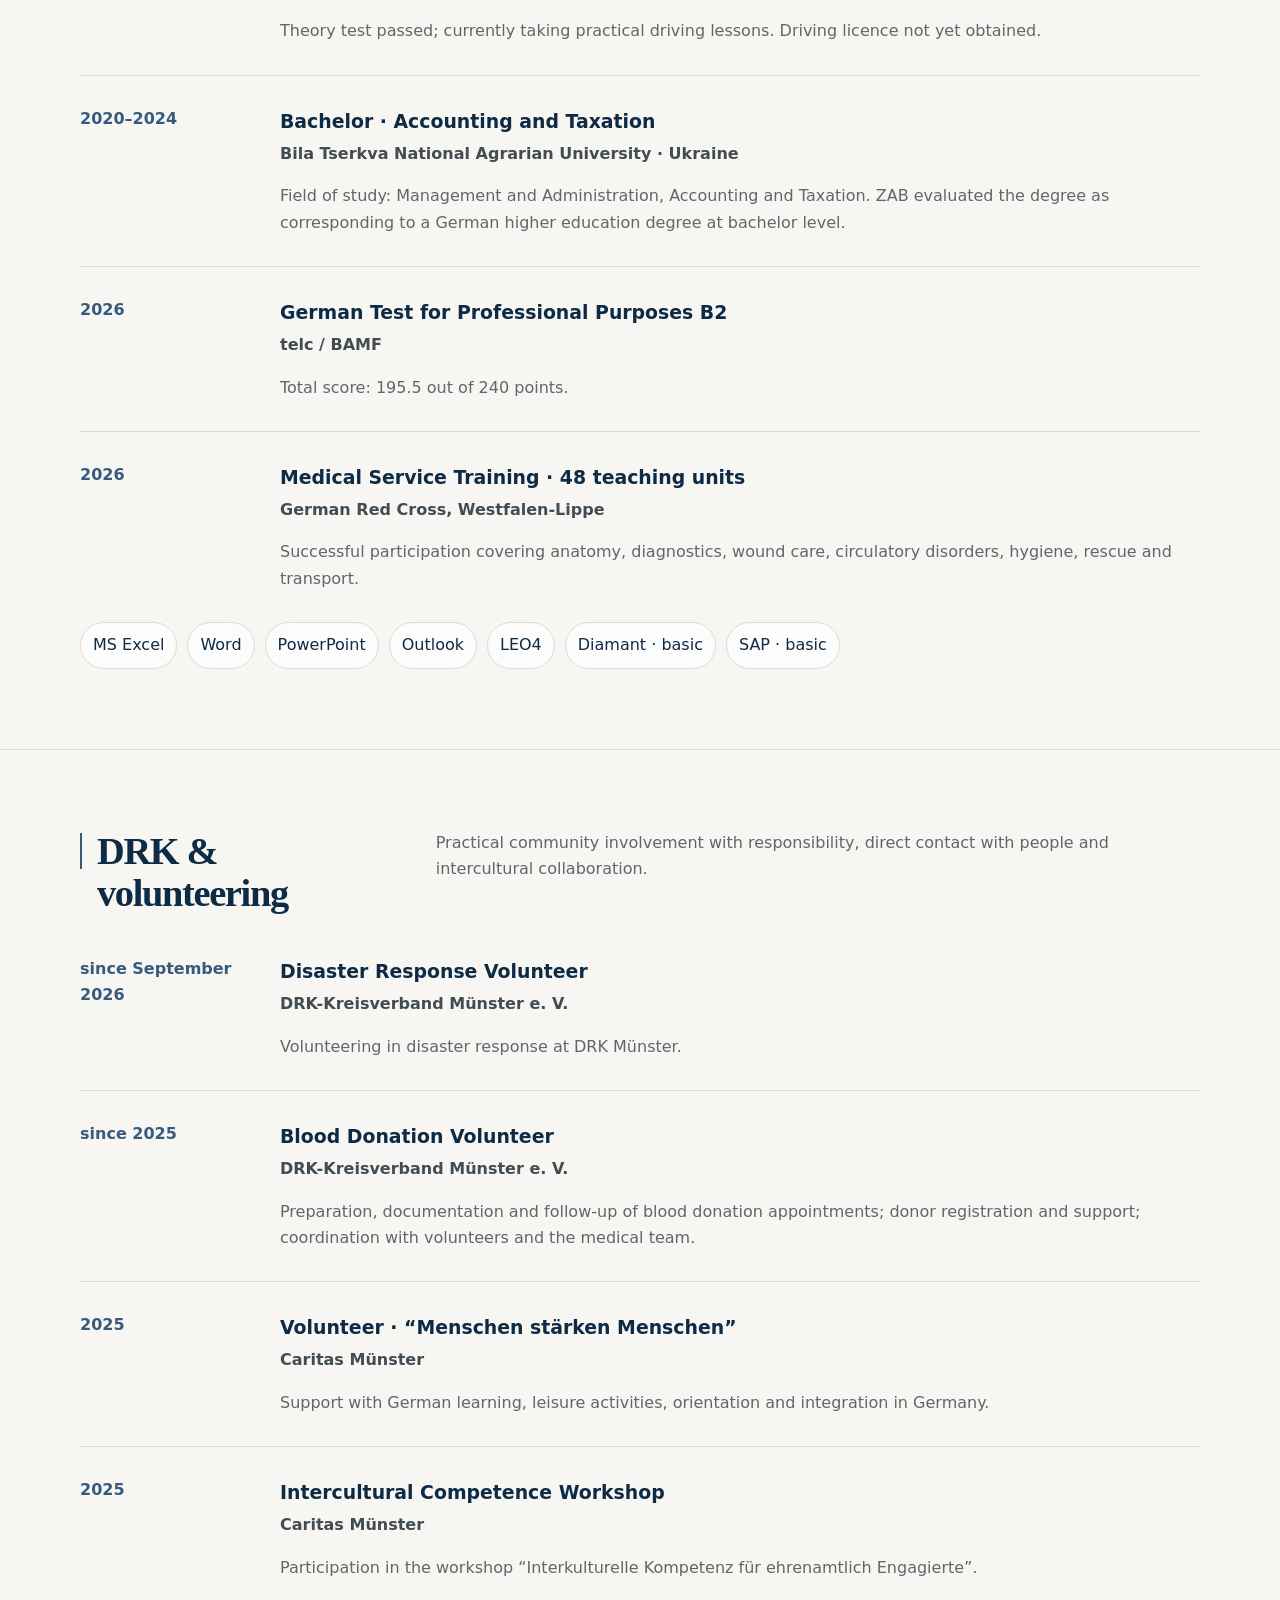
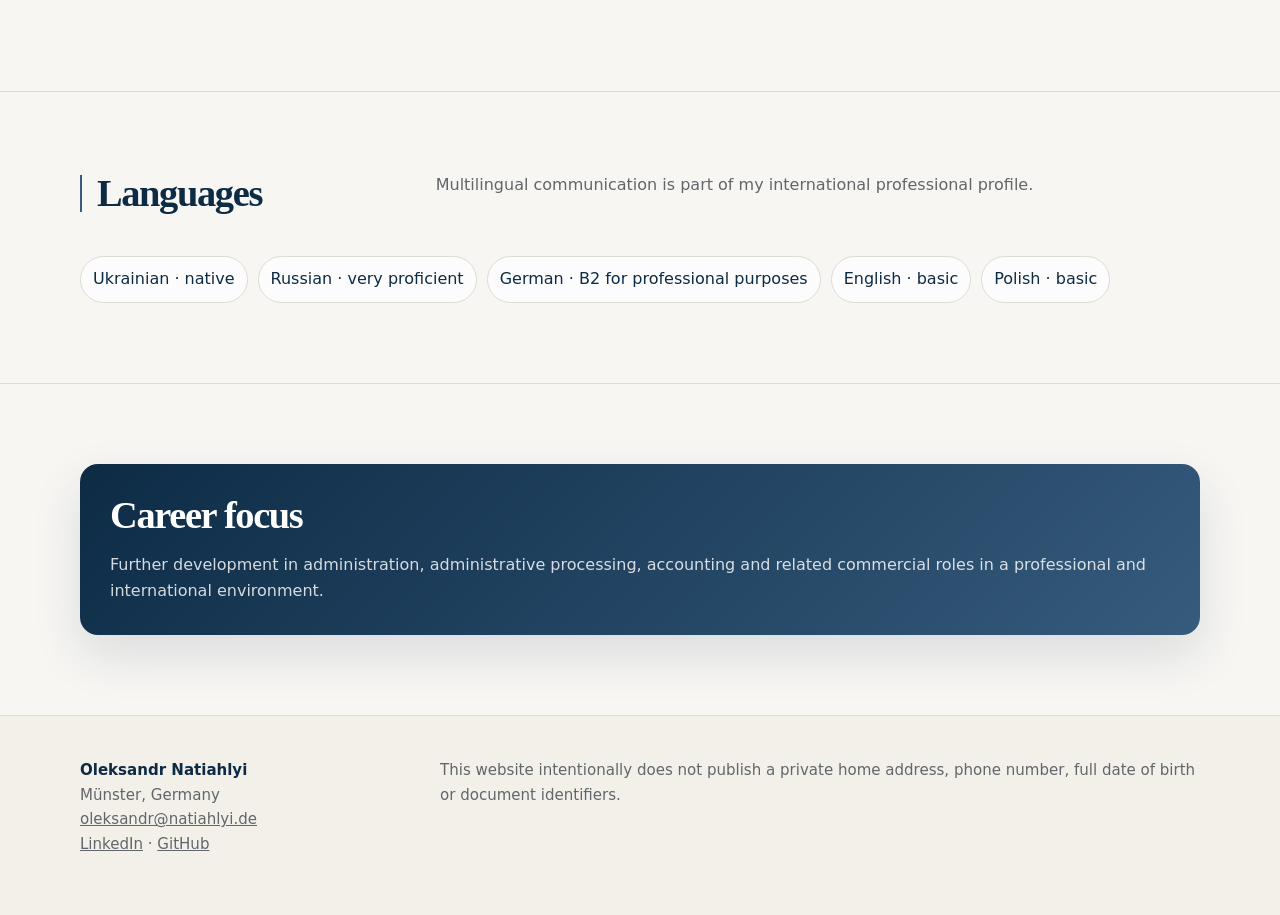
==== commit 59005d4a: "Move DRK training into education and qualifications" ====
--- a/en/index.html
+++ b/en/index.html
@@ -151,6 +151,8 @@
           <p class="section-intro">Academic foundation in accounting, taxation, management and administration, complemented by job-related German and DRK training.</p>
         </div>
         <div class="timeline">
+          <article class="item"><time>2026</time><div><h3>Fachdienstausbildung Sanitätsdienst · 64 UE</h3><p>Participation confirmed · practical resit pending</p><p class="org">DRK Münster</p><p>In September 2026, I took part in the Fachdienstausbildung Sanitätsdienst at DRK Münster, comprising 64 teaching units. I passed the written and resuscitation assessments; a resit of the practical case assessments is pending.</p><p><a href="https://www.instagram.com/p/DebWsPXl6uc/">View DRK Münster’s training post (Instagram)</a></p></div></article>
+
           <article class="item"><time>05.10.–18.12.2026</time><div><h3>C1 German course · preparation for telc Deutsch C1 Hochschule</h3><p class="org">KAPITO Sprachschule · Eisenbahnstraße, Münster</p><p>Current course: 5 October–18 December 2026; examination scheduled for 17 and 18 December 2026. Certified German level: B2.</p></div></article>
           <article class="item"><time>2026</time><div><h3>Category B driving licence · in training</h3><p class="org">Fahrschule Ulf Imort</p><p>Theory test passed; currently taking practical driving lessons. Driving licence not yet obtained.</p></div></article>
 
@@ -192,7 +194,7 @@
           <p class="section-intro">Practical community involvement with responsibility, direct contact with people and intercultural collaboration.</p>
         </div>
         <div class="timeline">
-      <article class="item"><time>In progress</time><div><h3>Fachdienstausbildung Sanitätsdienst · 64 UE</h3><p class="org">DRK Münster</p><p>In September 2026, I took part in the Fachdienstausbildung Sanitätsdienst at DRK Münster, comprising 64 teaching units. I passed the written and resuscitation assessments; a resit of the practical case assessments is pending.</p><p><a href="https://www.instagram.com/p/DebWsPXl6uc/">View DRK Münster’s training post (Instagram)</a></p></div></article>
+      
 <article class="item"><time>since September 2026</time><div><h3>Disaster Response Volunteer</h3><p class="org">DRK-Kreisverband Münster e. V.</p><p>Volunteering in disaster response at DRK Münster.</p></div></article>
 
           <article class="item">
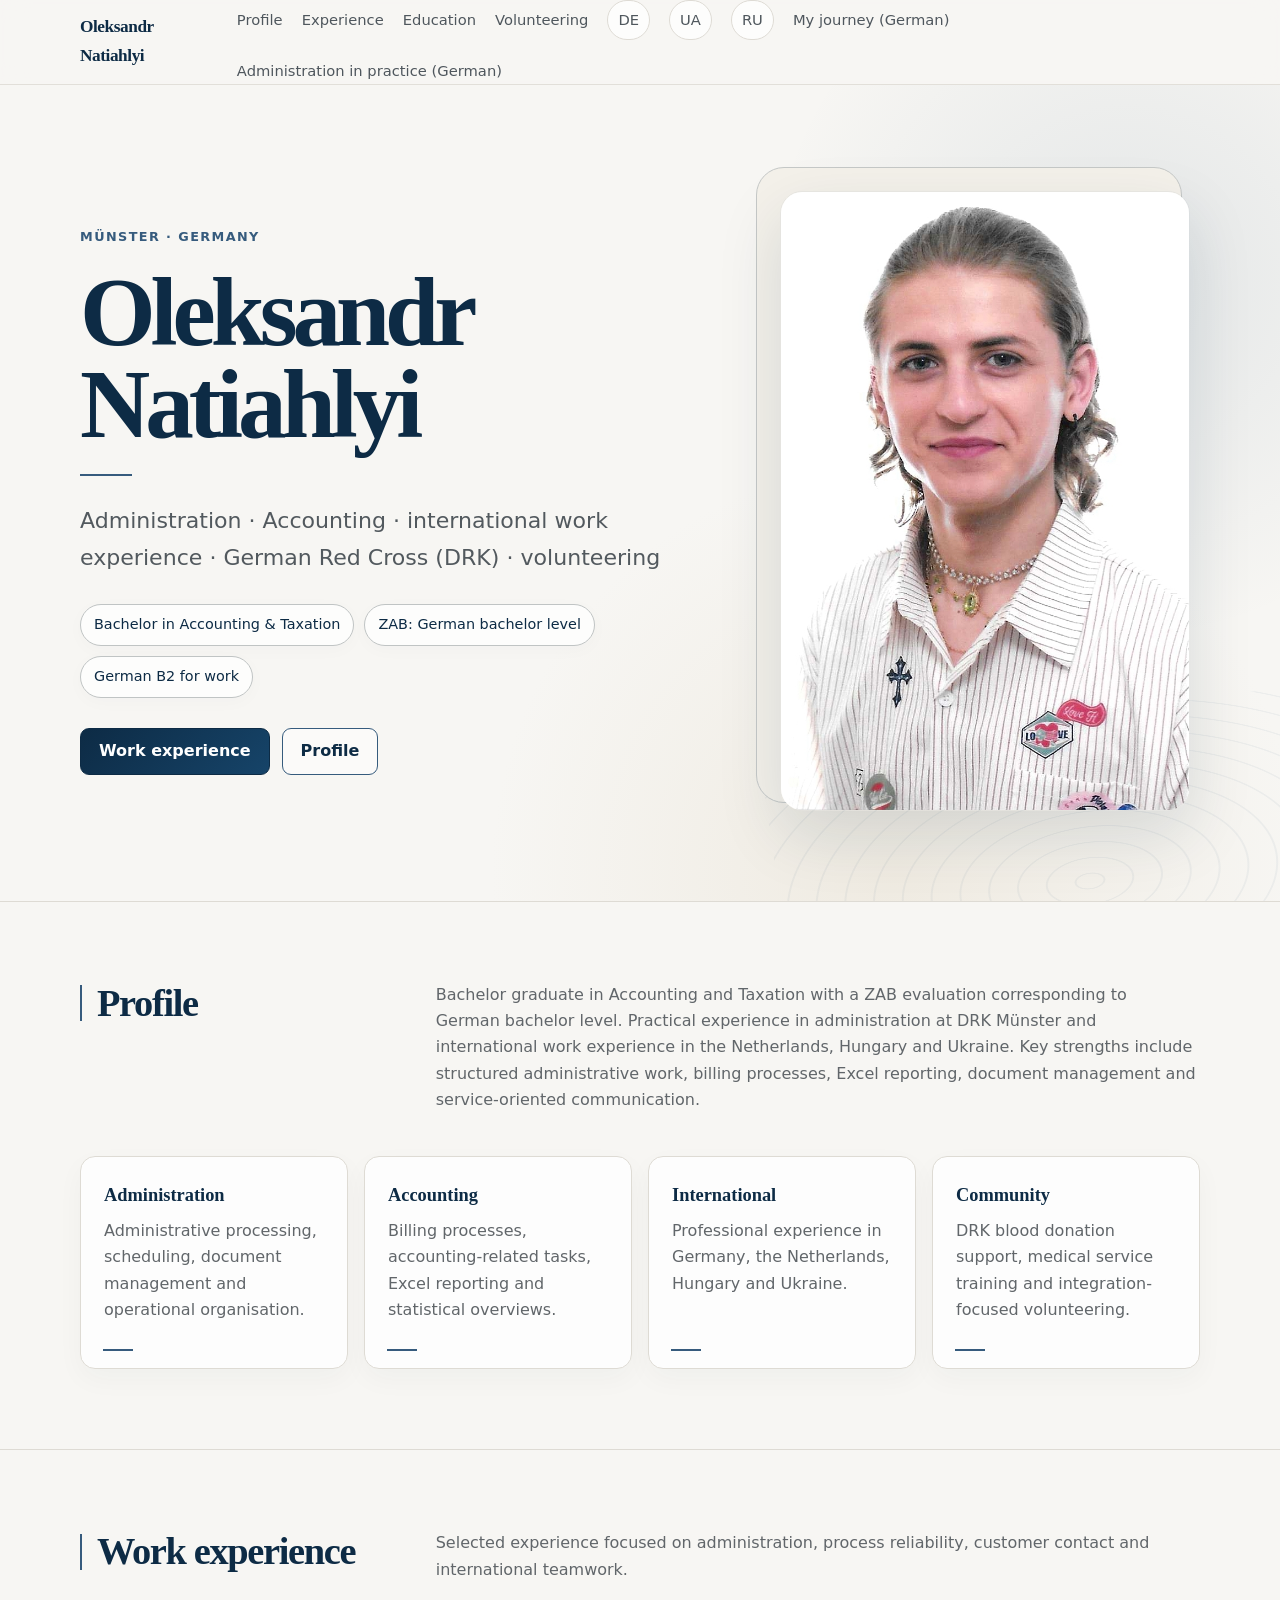
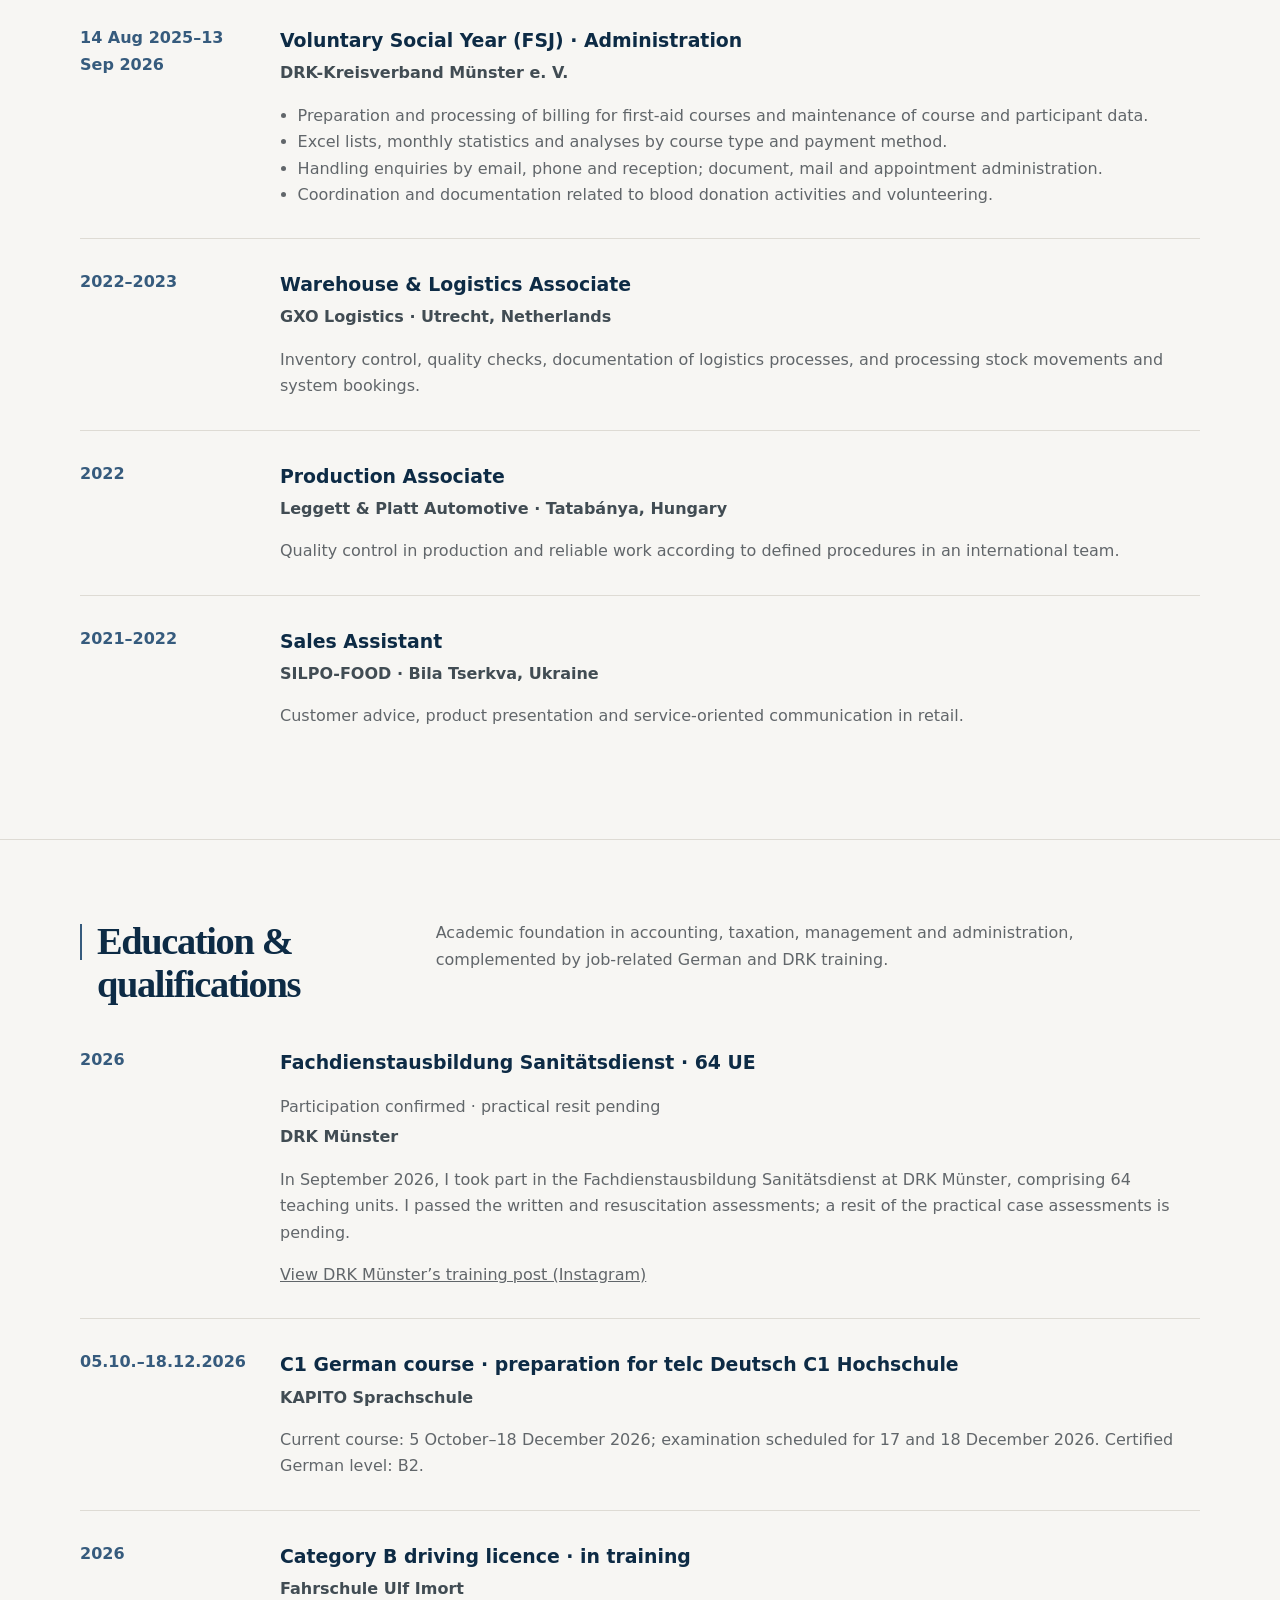
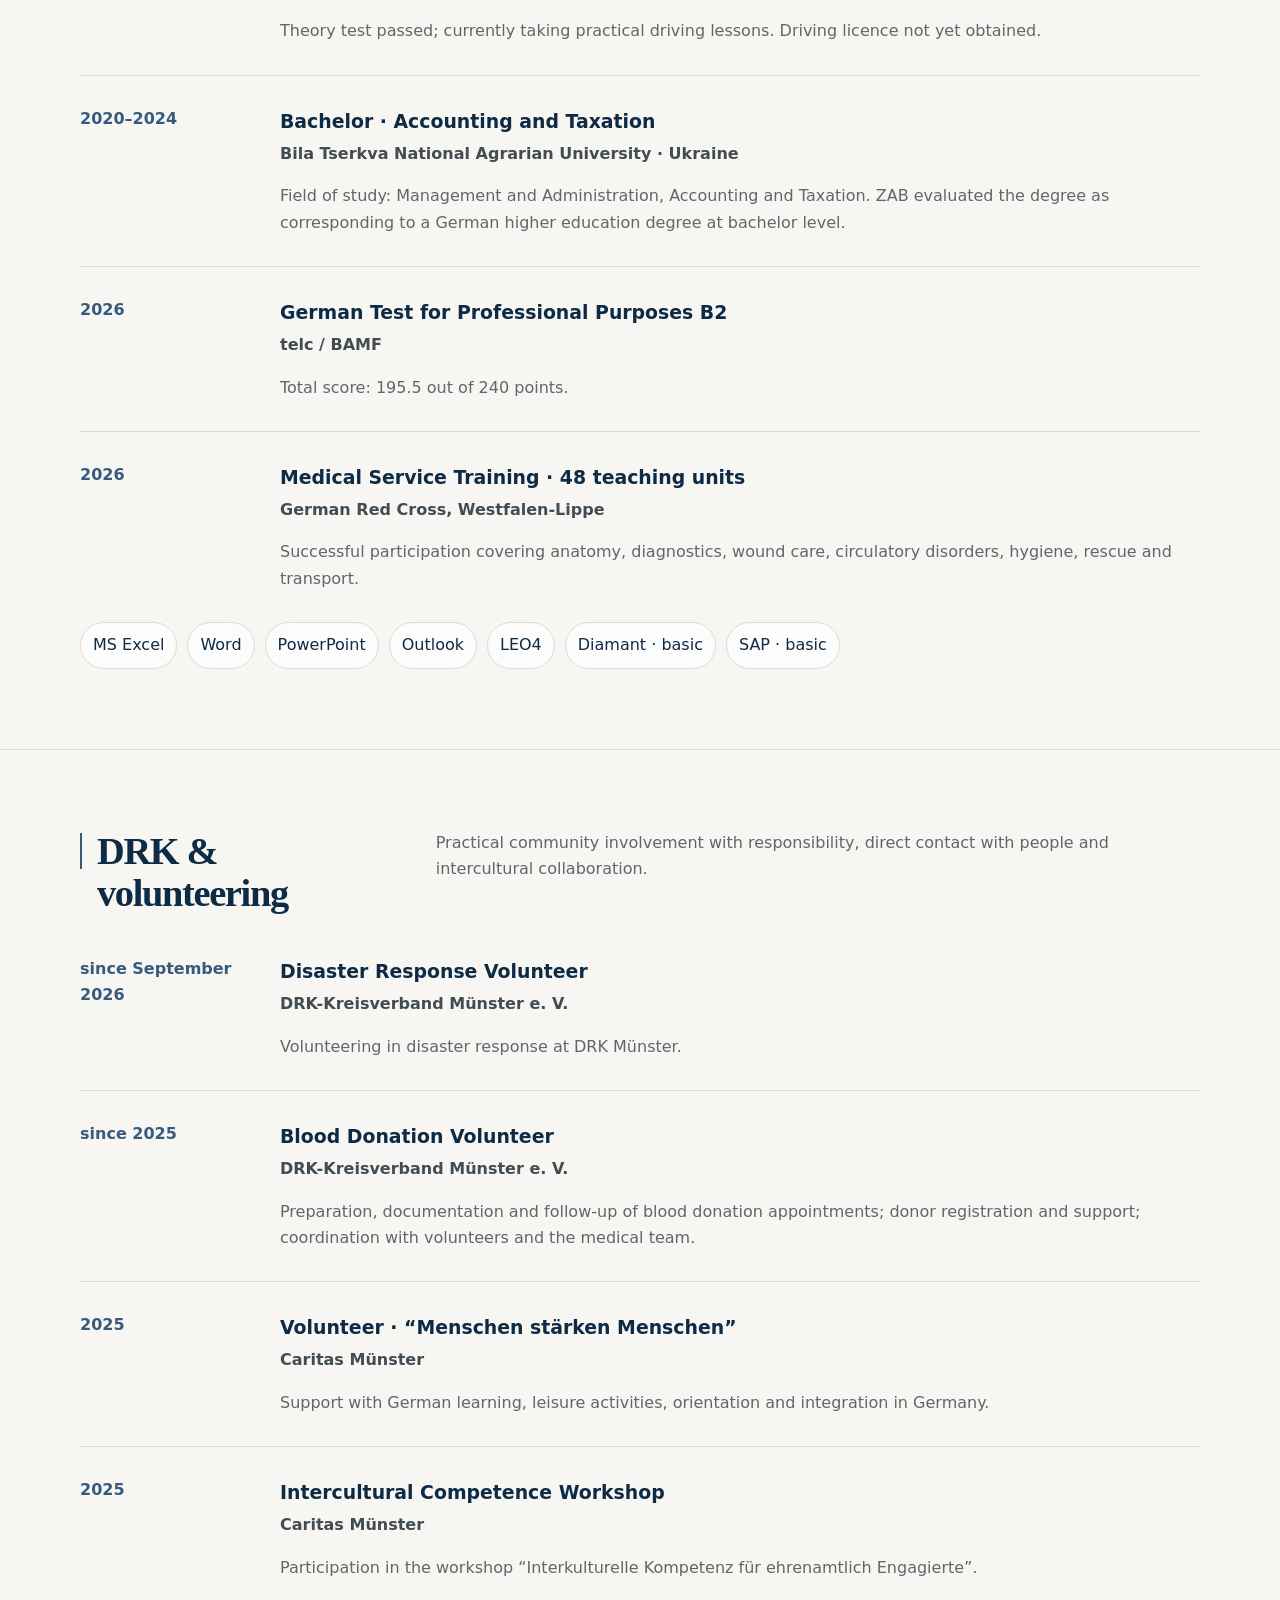
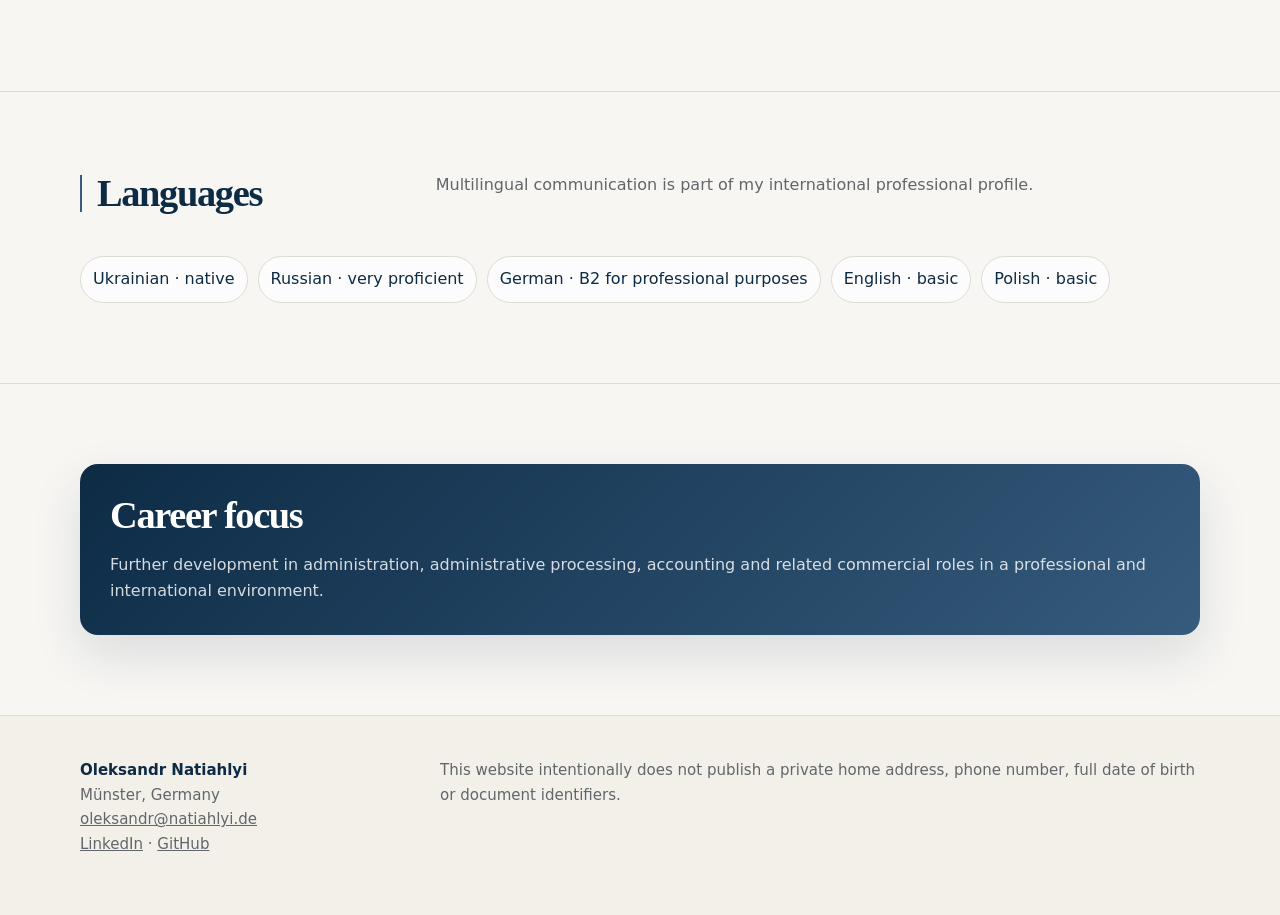
==== commit 01eeb36c: "Simplify KAPITO course provider label" ====
--- a/en/index.html
+++ b/en/index.html
@@ -153,7 +153,7 @@
         <div class="timeline">
           <article class="item"><time>2026</time><div><h3>Fachdienstausbildung Sanitätsdienst · 64 UE</h3><p>Participation confirmed · practical resit pending</p><p class="org">DRK Münster</p><p>In September 2026, I took part in the Fachdienstausbildung Sanitätsdienst at DRK Münster, comprising 64 teaching units. I passed the written and resuscitation assessments; a resit of the practical case assessments is pending.</p><p><a href="https://www.instagram.com/p/DebWsPXl6uc/">View DRK Münster’s training post (Instagram)</a></p></div></article>
 
-          <article class="item"><time>05.10.–18.12.2026</time><div><h3>C1 German course · preparation for telc Deutsch C1 Hochschule</h3><p class="org">KAPITO Sprachschule · Eisenbahnstraße, Münster</p><p>Current course: 5 October–18 December 2026; examination scheduled for 17 and 18 December 2026. Certified German level: B2.</p></div></article>
+          <article class="item"><time>05.10.–18.12.2026</time><div><h3>C1 German course · preparation for telc Deutsch C1 Hochschule</h3><p class="org">KAPITO Sprachschule</p><p>Current course: 5 October–18 December 2026; examination scheduled for 17 and 18 December 2026. Certified German level: B2.</p></div></article>
           <article class="item"><time>2026</time><div><h3>Category B driving licence · in training</h3><p class="org">Fahrschule Ulf Imort</p><p>Theory test passed; currently taking practical driving lessons. Driving licence not yet obtained.</p></div></article>
 
           <article class="item">
